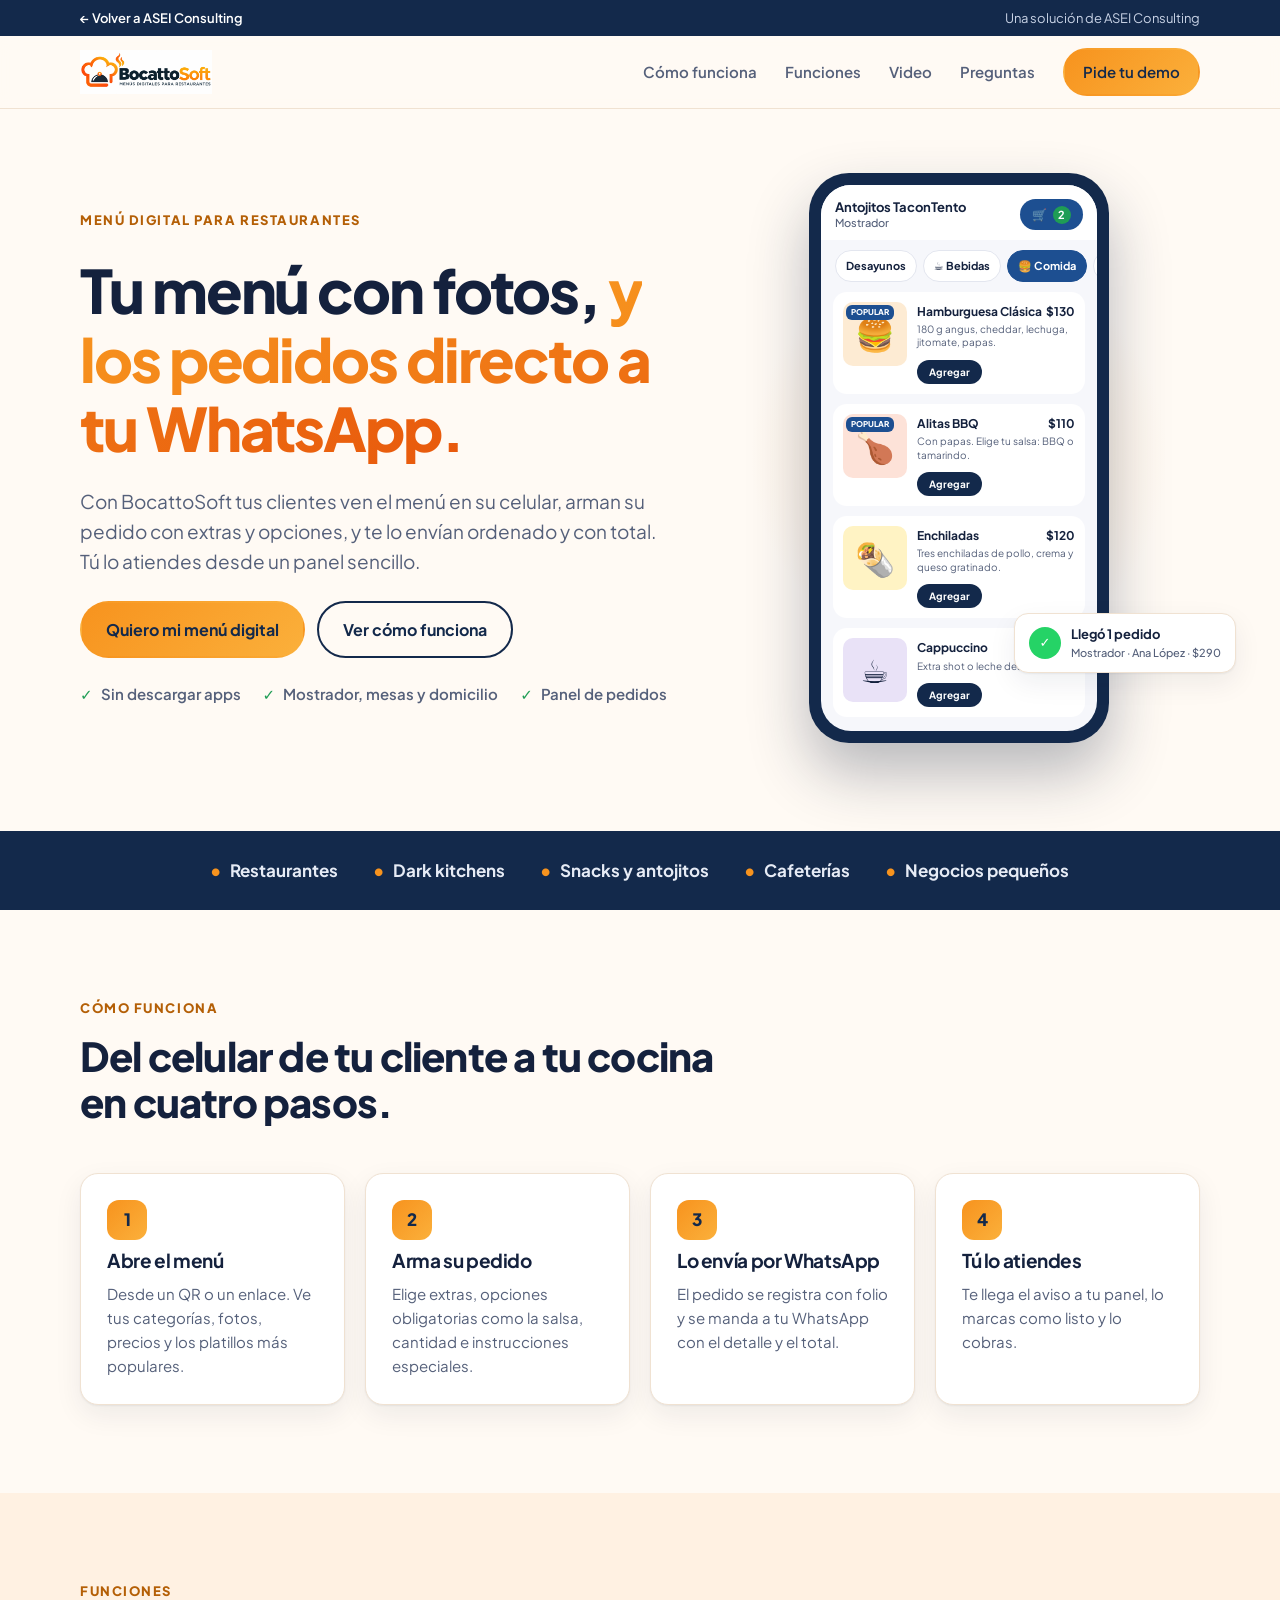
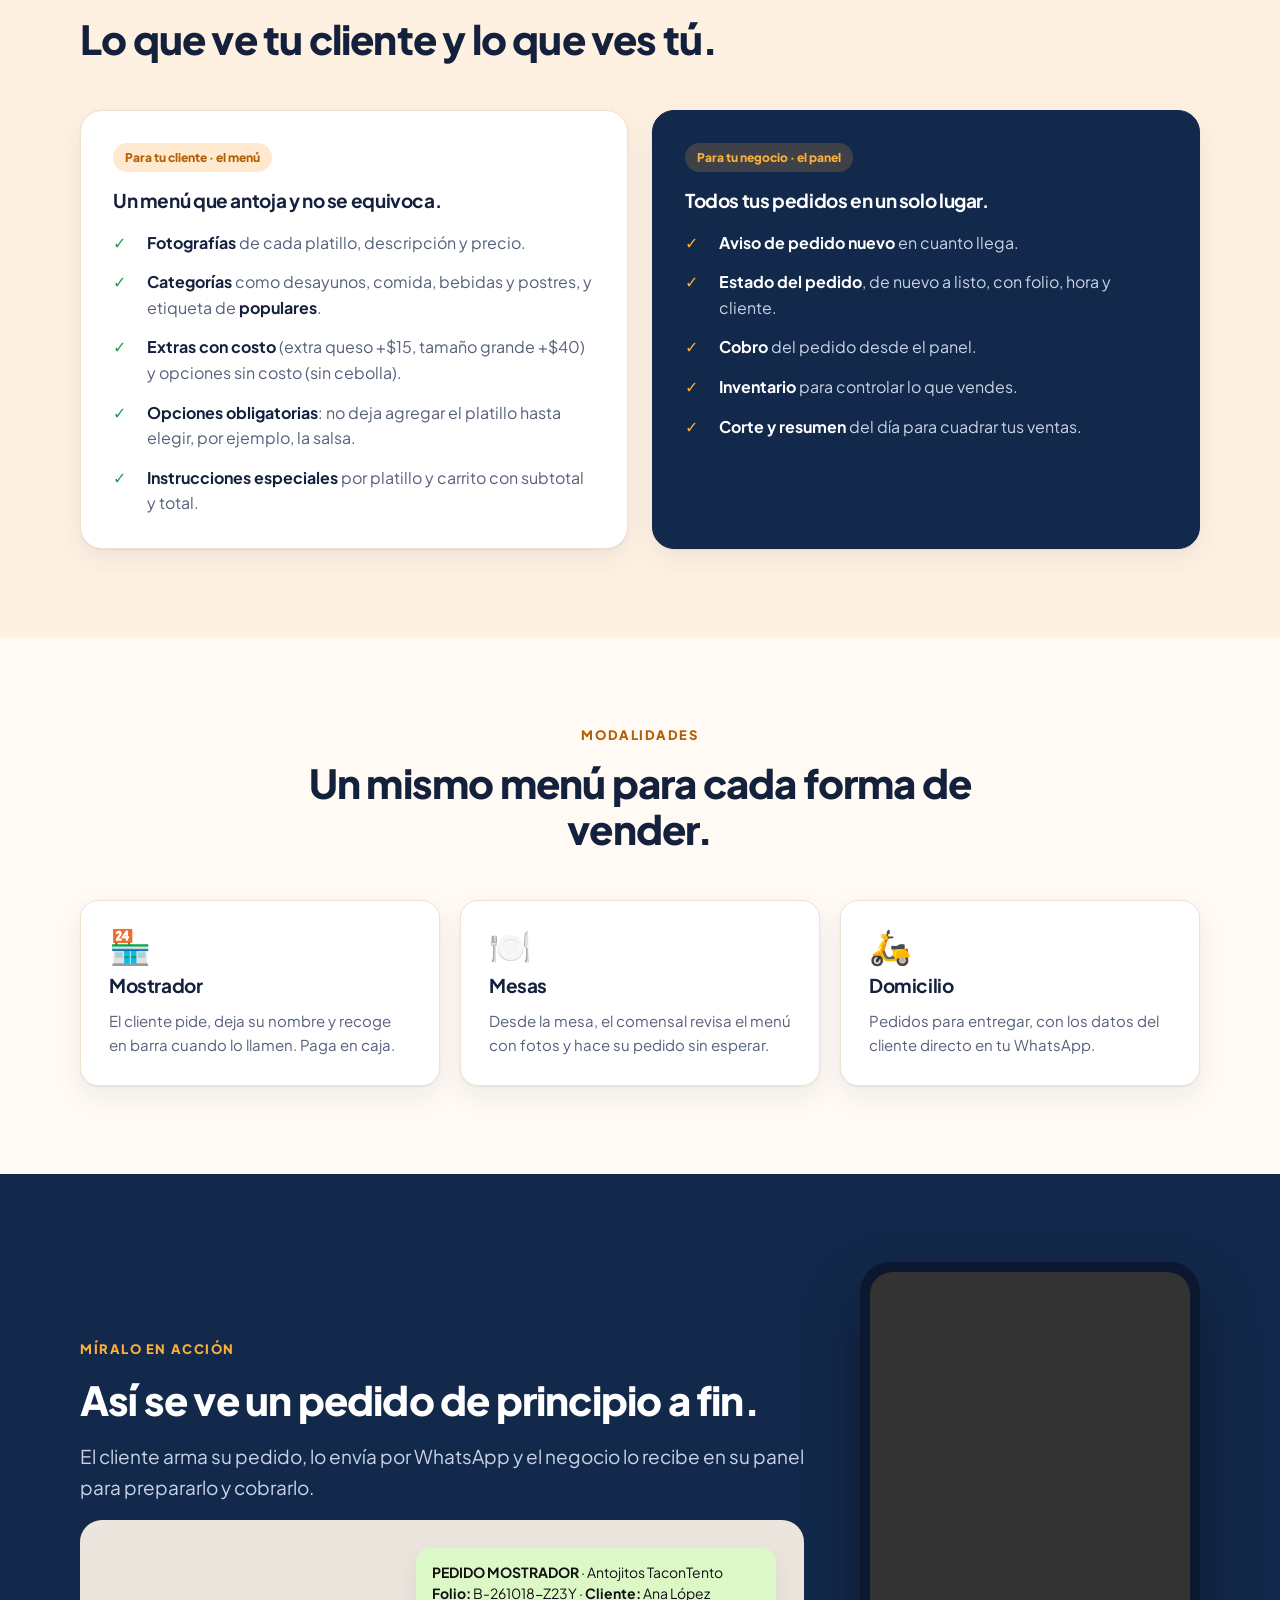
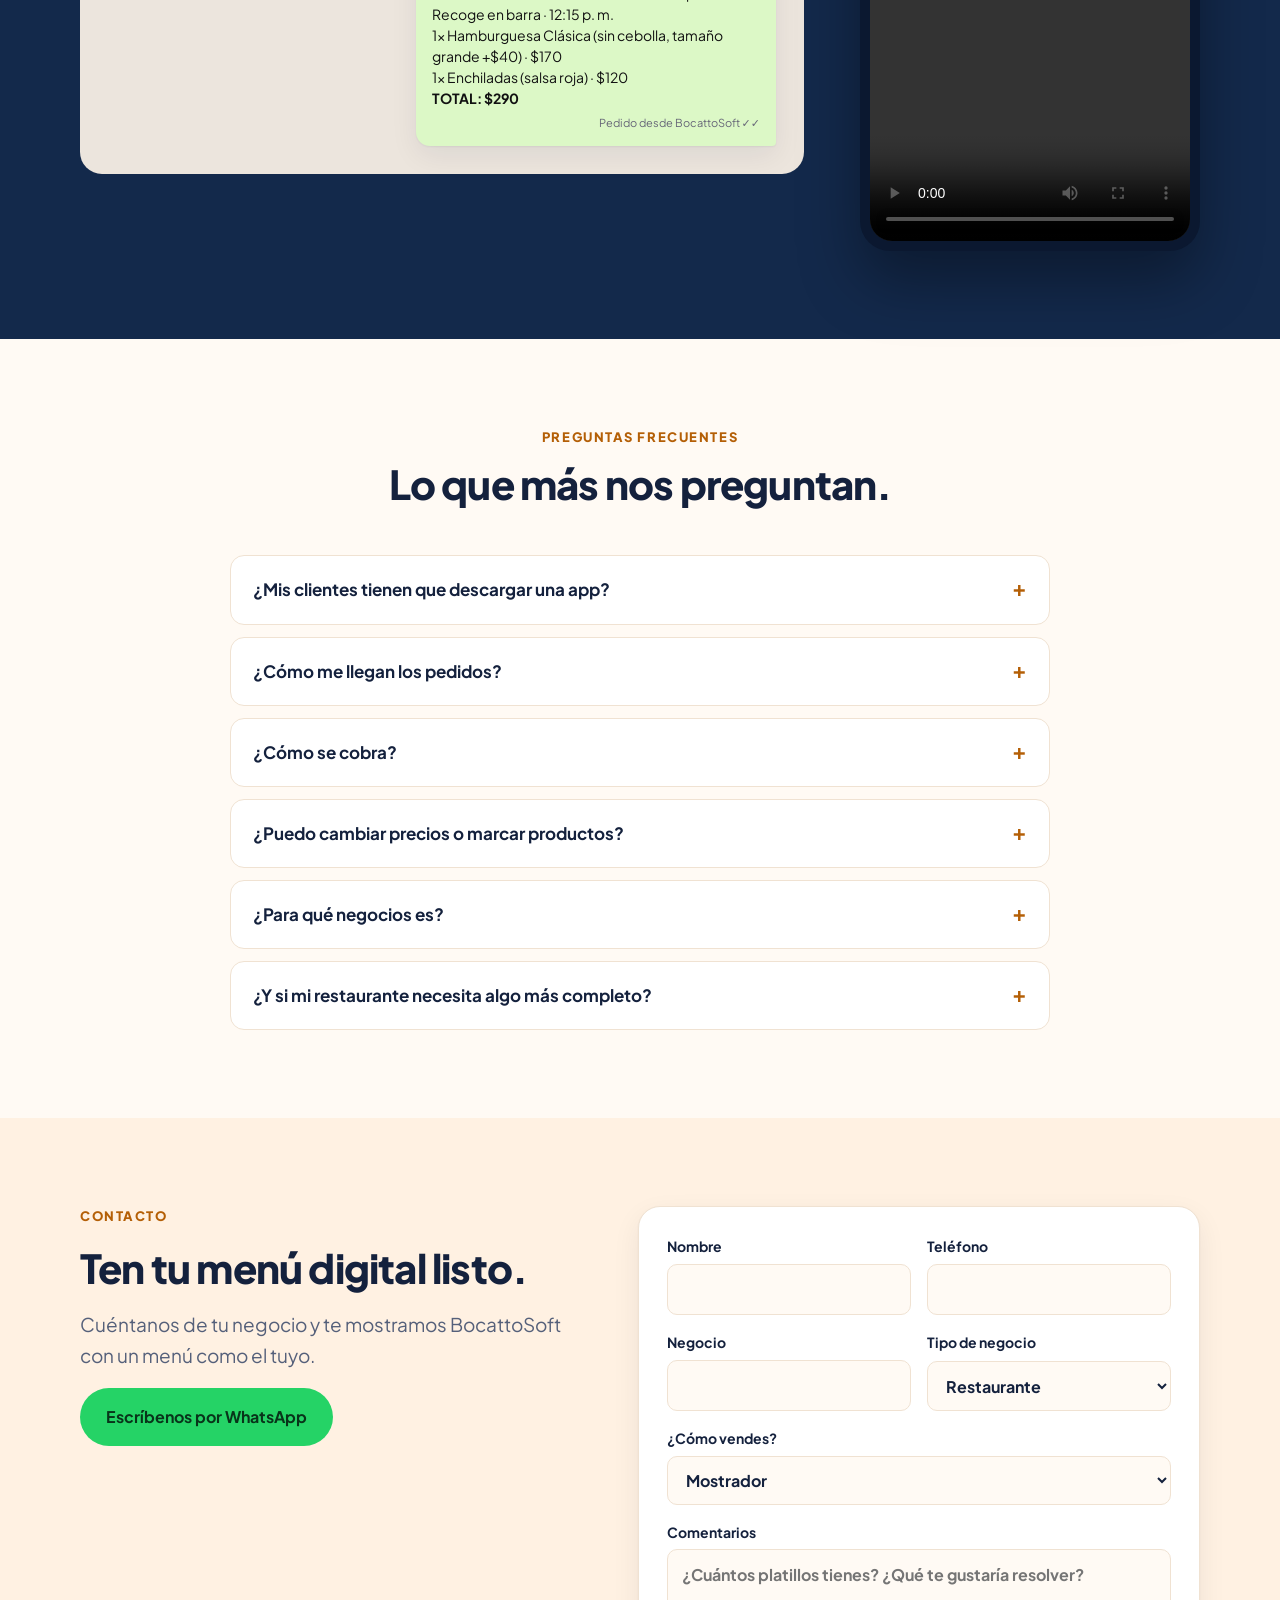
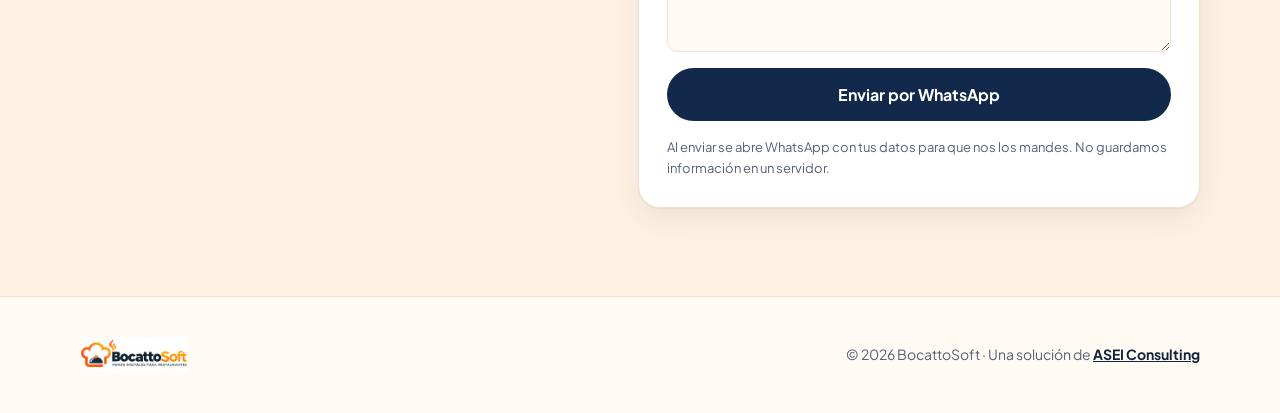
==== bocattosoft.html @ 2407b8bb "Add files via upload" ====
<!doctype html>
<html lang="es-MX">
<head>
<meta charset="utf-8">
<meta name="viewport" content="width=device-width, initial-scale=1">
<title>BocattoSoft · Menú digital para restaurantes</title>
<meta name="description" content="BocattoSoft es el menú digital con fotos para restaurantes, dark kitchens y snacks: tus clientes piden desde el celular y el pedido te llega por WhatsApp y a tu panel.">
<link rel="icon" type="image/webp" href="logo_bocatto_soft.webp">
<link rel="preconnect" href="https://fonts.googleapis.com">
<link rel="preconnect" href="https://fonts.gstatic.com" crossorigin>
<link href="https://fonts.googleapis.com/css2?family=Plus+Jakarta+Sans:wght@400;500;600;700;800&display=swap" rel="stylesheet">
<style>
:root {
  --bg: #fffaf4;
  --bg-alt: #fff1e2;
  --surface: #ffffff;
  --ink: #14213d;
  --ink-soft: #55607a;
  --line: #f0e2d2;
  --navy: #13294b;
  --blue: #1d4f91;
  --accent: #f7931e;
  --accent-2: #fbb03b;
  --accent-ink: #b45f06;
  --accent-bg: #ffe9cf;
  --wa: #25d366;
  --ok: #1f9d55;
  --radius: 18px;
  --shadow: 0 1px 2px rgba(20,33,61,.06), 0 10px 28px rgba(20,33,61,.07);
}
* { box-sizing: border-box; }
html { scroll-behavior: smooth; }
body {
  margin: 0; background: var(--bg); color: var(--ink);
  font-family: "Plus Jakarta Sans", system-ui, -apple-system, "Segoe UI", sans-serif;
  font-size: 17px; line-height: 1.6; -webkit-font-smoothing: antialiased;
}
img, video { max-width: 100%; display: block; }
a { color: inherit; }
.wrap { max-width: 1160px; margin: 0 auto; padding: 0 20px; }
h1, h2, h3 { line-height: 1.15; margin: 0; letter-spacing: -0.02em; }
h2 { font-size: clamp(28px, 4vw, 40px); font-weight: 800; }
h3 { font-size: 19px; font-weight: 700; }
p { margin: 0; }
.eyebrow { font-size: 13px; font-weight: 800; letter-spacing: .12em; text-transform: uppercase; color: var(--accent-ink); }
.lead { color: var(--ink-soft); font-size: 19px; }
section { padding: 88px 0; }
.section-head { max-width: 680px; margin-bottom: 48px; display: grid; gap: 14px; }
.section-head.center { margin-left: auto; margin-right: auto; text-align: center; }

.btn {
  display: inline-flex; align-items: center; justify-content: center; gap: 8px;
  padding: 14px 24px; border-radius: 999px; font-weight: 700; font-size: 16px;
  text-decoration: none; border: 2px solid transparent; cursor: pointer; transition: transform .15s, filter .15s;
  font-family: inherit;
}
.btn:hover { transform: translateY(-1px); filter: brightness(1.05); }
.btn-primary { background: linear-gradient(135deg, var(--accent), var(--accent-2)); color: var(--navy); }
.btn-navy { background: var(--navy); color: #fff; }
.btn-ghost { border-color: var(--navy); color: var(--navy); background: transparent; }
.btn-wa { background: var(--wa); color: #08341a; }

/* Franja ASEI */
.asei-bar { background: var(--navy); color: #c9d3e6; font-size: 13px; }
.asei-bar .wrap { display: flex; justify-content: space-between; align-items: center; gap: 12px; height: 36px; }
.asei-bar a { color: #fff; text-decoration: none; font-weight: 600; }
.asei-bar a:hover { color: var(--accent-2); }

/* Encabezado */
header.top { position: sticky; top: 0; z-index: 20; background: rgba(255,250,244,.92); backdrop-filter: blur(10px); border-bottom: 1px solid var(--line); }
.top .wrap { display: flex; align-items: center; justify-content: space-between; height: 72px; gap: 16px; }
.top .logo img { height: 44px; width: auto; }
.top nav { display: flex; gap: 28px; align-items: center; }
.top nav a { text-decoration: none; font-weight: 600; font-size: 15px; color: var(--ink-soft); }
.top nav a:hover { color: var(--ink); }
.top nav .btn { padding: 10px 18px; font-size: 15px; color: var(--navy); }
.menu-btn { display: none; background: none; border: 0; padding: 8px; cursor: pointer; color: var(--ink); }

/* Hero */
.hero { padding: 64px 0 88px; overflow: hidden; }
.hero .wrap { display: grid; grid-template-columns: 1.1fr .9fr; gap: 48px; align-items: center; }
.hero h1 { font-size: clamp(38px, 5.4vw, 60px); font-weight: 800; letter-spacing: -0.035em; }
.hero h1 em { font-style: normal; background: linear-gradient(135deg, var(--accent), #e8590c); -webkit-background-clip: text; background-clip: text; color: transparent; }
.hero .copy { display: grid; gap: 24px; }
.ctas { display: flex; gap: 12px; flex-wrap: wrap; }
.checks { display: flex; flex-wrap: wrap; gap: 10px 22px; list-style: none; padding: 0; margin: 0; color: var(--ink-soft); font-size: 15px; font-weight: 600; }
.checks li::before { content: "✓"; color: var(--ok); font-weight: 800; margin-right: 8px; }

/* Teléfono */
.phone-stage { position: relative; display: grid; place-items: center; }
.phone-stage::before { content: ""; position: absolute; width: 420px; height: 420px; border-radius: 50%; background: radial-gradient(circle, var(--accent-bg), transparent 70%); }
.phone { position: relative; width: 300px; background: var(--navy); border-radius: 40px; padding: 12px; box-shadow: 0 30px 60px rgba(20,33,61,.3); }
.screen { background: #f6f7fb; border-radius: 30px; overflow: hidden; }
.scr-head { background: #fff; padding: 14px 14px 10px; display: flex; justify-content: space-between; align-items: center; }
.scr-head b { font-size: 13px; line-height: 1.2; }
.scr-head small { display: block; color: var(--ink-soft); font-size: 11px; font-weight: 500; }
.cart { background: var(--blue); color: #fff; border-radius: 999px; padding: 6px 12px; font-size: 12px; font-weight: 700; display: flex; gap: 6px; align-items: center; }
.cart i { font-style: normal; background: var(--ok); border-radius: 50%; width: 18px; height: 18px; display: grid; place-items: center; font-size: 11px; }
.chips { display: flex; gap: 6px; padding: 10px 14px; overflow: hidden; }
.chips span { font-size: 11px; font-weight: 700; padding: 6px 10px; border-radius: 999px; background: #fff; border: 1px solid #e3e6ef; white-space: nowrap; }
.chips span.on { background: var(--blue); color: #fff; border-color: var(--blue); }
.dish { background: #fff; margin: 0 12px 10px; border-radius: 14px; padding: 10px; display: grid; grid-template-columns: 64px 1fr; gap: 10px; }
.dish .ph { width: 64px; height: 64px; border-radius: 10px; display: grid; place-items: center; font-size: 32px; position: relative; }
.dish .ph em { position: absolute; top: 3px; left: 3px; font-style: normal; font-size: 8px; font-weight: 800; background: var(--blue); color: #fff; padding: 1px 5px; border-radius: 6px; }
.dish b { font-size: 12px; display: flex; justify-content: space-between; }
.dish p { font-size: 10px; color: var(--ink-soft); line-height: 1.35; margin: 2px 0 6px; }
.dish .add { display: inline-block; background: var(--navy); color: #fff; font-size: 10px; font-weight: 700; padding: 4px 12px; border-radius: 999px; }
.toast { position: absolute; right: -36px; bottom: 70px; background: #fff; border-radius: 14px; padding: 10px 14px; box-shadow: var(--shadow); font-size: 13px; font-weight: 700; display: flex; gap: 10px; align-items: center; border: 1px solid var(--line); }
.toast .dot { width: 32px; height: 32px; border-radius: 50%; background: var(--wa); display: grid; place-items: center; color: #fff; }
.toast small { display: block; color: var(--ink-soft); font-weight: 500; font-size: 11px; }

/* Ideal para */
.biz { background: var(--navy); color: #e6ebf5; padding: 26px 0; }
.biz .wrap { display: flex; flex-wrap: wrap; gap: 12px 36px; justify-content: center; font-weight: 700; }
.biz span::before { content: "●"; color: var(--accent); margin-right: 10px; font-size: 10px; vertical-align: middle; }

/* Pasos */
.steps { display: grid; grid-template-columns: repeat(4, 1fr); gap: 20px; counter-reset: s; }
.step { background: var(--surface); border: 1px solid var(--line); border-radius: var(--radius); padding: 26px; display: grid; gap: 10px; align-content: start; box-shadow: var(--shadow); }
.step::before { counter-increment: s; content: counter(s); width: 40px; height: 40px; border-radius: 12px; display: grid; place-items: center; font-weight: 800; background: linear-gradient(135deg, var(--accent), var(--accent-2)); color: var(--navy); }
.step p { color: var(--ink-soft); font-size: 15px; }

/* Funciones */
#funciones { background: var(--bg-alt); }
.split { display: grid; grid-template-columns: 1fr 1fr; gap: 24px; }
.panel { background: var(--surface); border: 1px solid var(--line); border-radius: 22px; padding: 32px; display: grid; gap: 18px; align-content: start; box-shadow: var(--shadow); }
.panel .tag { justify-self: start; font-size: 12px; font-weight: 800; padding: 5px 12px; border-radius: 999px; background: var(--accent-bg); color: var(--accent-ink); }
.panel.dark { background: var(--navy); color: #fff; border-color: var(--navy); }
.panel.dark .tag { background: rgba(251,176,59,.18); color: var(--accent-2); }
.panel.dark li { color: #c9d3e6; }
.panel.dark li b { color: #fff; }
.panel ul { list-style: none; padding: 0; margin: 0; display: grid; gap: 14px; }
.panel li { display: grid; grid-template-columns: 24px 1fr; gap: 10px; color: var(--ink-soft); font-size: 16px; }
.panel li::before { content: "✓"; color: var(--ok); font-weight: 800; }
.panel.dark li::before { color: var(--accent-2); }
.panel li b { color: var(--ink); }

/* Modalidades */
.modes { display: grid; grid-template-columns: repeat(3, 1fr); gap: 20px; }
.mode { background: var(--surface); border: 1px solid var(--line); border-radius: var(--radius); padding: 28px; display: grid; gap: 12px; box-shadow: var(--shadow); }
.mode .ico { font-size: 34px; line-height: 1; }
.mode p { color: var(--ink-soft); font-size: 15px; }

/* Video */
#video { background: var(--navy); color: #fff; }
#video .eyebrow { color: var(--accent-2); }
#video .lead { color: #c9d3e6; }
.video-grid { display: grid; grid-template-columns: 1fr 340px; gap: 56px; align-items: center; }
.video-grid .f-copy { display: grid; gap: 18px; }
.video-frame { background: #0b1830; border-radius: 30px; padding: 10px; box-shadow: 0 30px 60px rgba(0,0,0,.35); }
.video-frame video { width: 100%; border-radius: 22px; aspect-ratio: 9 / 16; object-fit: cover; background: #000; }

/* WhatsApp ejemplo */
.wa-msg { background: #dcf8c6; color: #111; border-radius: 14px 14px 4px 14px; padding: 14px 16px; font-size: 14px; line-height: 1.5; max-width: 360px; box-shadow: var(--shadow); }
.wa-msg small { display: block; text-align: right; color: #667; font-size: 11px; margin-top: 6px; }
.wa-wrap { background: #ece5dd; border-radius: 22px; padding: 28px; display: grid; justify-items: end; }

/* Preguntas */
.faq { max-width: 820px; margin: 0 auto; display: grid; gap: 12px; }
.faq details { background: var(--surface); border: 1px solid var(--line); border-radius: 14px; padding: 0 22px; }
.faq summary { cursor: pointer; list-style: none; padding: 20px 0; font-weight: 700; display: flex; justify-content: space-between; gap: 16px; }
.faq summary::-webkit-details-marker { display: none; }
.faq summary::after { content: "+"; font-size: 22px; line-height: 1; color: var(--accent-ink); }
.faq details[open] summary::after { content: "−"; }
.faq details p { padding-bottom: 20px; color: var(--ink-soft); }

/* Contacto */
#contacto { background: var(--bg-alt); }
.contact { display: grid; grid-template-columns: 1fr 1.1fr; gap: 48px; align-items: start; }
.contact .f-copy { display: grid; gap: 18px; }
.contact .f-copy .btn { justify-self: start; }
form.lead-form { background: var(--surface); border: 1px solid var(--line); border-radius: 22px; padding: 28px; display: grid; gap: 16px; box-shadow: var(--shadow); }
.lead-form .two { display: grid; grid-template-columns: 1fr 1fr; gap: 16px; }
.lead-form label { display: grid; gap: 6px; font-size: 14px; font-weight: 700; }
.lead-form input, .lead-form select, .lead-form textarea { font: inherit; font-size: 16px; padding: 12px 14px; border-radius: 10px; border: 1px solid var(--line); background: var(--bg); color: var(--ink); width: 100%; }
.lead-form input:focus, .lead-form select:focus, .lead-form textarea:focus { outline: none; border-color: var(--accent); box-shadow: 0 0 0 3px var(--accent-bg); }
.lead-form .fine { font-size: 13px; color: var(--ink-soft); }

footer { padding: 40px 0; border-top: 1px solid var(--line); }
footer .wrap { display: flex; justify-content: space-between; align-items: center; gap: 16px; flex-wrap: wrap; color: var(--ink-soft); font-size: 14px; }
footer img { height: 36px; width: auto; }
footer a { color: var(--ink); font-weight: 700; }

@media (max-width: 960px) {
  .hero .wrap, .split, .contact, .video-grid { grid-template-columns: 1fr; gap: 40px; }
  .steps { grid-template-columns: 1fr 1fr; }
  .modes { grid-template-columns: 1fr; }
  .video-frame { max-width: 340px; margin: 0 auto; }
  .toast { right: 0; }
}
@media (max-width: 760px) {
  body { font-size: 16px; }
  section { padding: 64px 0; }
  .wrap { padding: 0 16px; }
  .asei-bar span { display: none; }
  .top nav { display: none; position: absolute; top: 72px; left: 0; right: 0; background: var(--bg); border-bottom: 1px solid var(--line); flex-direction: column; align-items: stretch; padding: 12px 16px 20px; gap: 4px; }
  .top nav.open { display: flex; }
  .top nav a { padding: 10px 0; font-size: 17px; }
  .menu-btn { display: block; }
  .top .logo img { height: 38px; }
  .steps, .lead-form .two { grid-template-columns: 1fr; }
  .hero { padding: 40px 0 64px; }
  .phone { width: 270px; }
  .phone-stage::before { width: 300px; height: 300px; }
  .toast { bottom: -18px; right: 50%; transform: translateX(50%); white-space: nowrap; }
  .panel { padding: 24px; }
}
</style>
</head>
<body>

<div class="asei-bar">
  <div class="wrap">
    <a href="index.html#soluciones">← Volver a ASEI Consulting</a>
    <span>Una solución de ASEI Consulting</span>
  </div>
</div>

<header class="top">
  <div class="wrap">
    <a class="logo" href="#" aria-label="BocattoSoft, inicio"><img src="logo_bocatto_soft.webp" alt="BocattoSoft · Menús digitales para restaurantes"></a>
    <nav id="nav">
      <a href="#como-funciona">Cómo funciona</a>
      <a href="#funciones">Funciones</a>
      <a href="#video">Video</a>
      <a href="#preguntas">Preguntas</a>
      <a href="#contacto" class="btn btn-primary">Pide tu demo</a>
    </nav>
    <button class="menu-btn" aria-label="Abrir menú" aria-expanded="false" aria-controls="nav" onclick="var n=document.getElementById('nav');var o=n.classList.toggle('open');this.setAttribute('aria-expanded',o)">
      <svg width="26" height="26" viewBox="0 0 24 24" fill="none" stroke="currentColor" stroke-width="2" stroke-linecap="round"><path d="M4 7h16M4 12h16M4 17h16"/></svg>
    </button>
  </div>
</header>

<main>
<section class="hero">
  <div class="wrap">
    <div class="copy">
      <span class="eyebrow">Menú digital para restaurantes</span>
      <h1>Tu menú con fotos, <em>y los pedidos directo a tu WhatsApp.</em></h1>
      <p class="lead">Con BocattoSoft tus clientes ven el menú en su celular, arman su pedido con extras y opciones, y te lo envían ordenado y con total. Tú lo atiendes desde un panel sencillo.</p>
      <div class="ctas">
        <a href="#contacto" class="btn btn-primary">Quiero mi menú digital</a>
        <a href="#video" class="btn btn-ghost">Ver cómo funciona</a>
      </div>
      <ul class="checks">
        <li>Sin descargar apps</li>
        <li>Mostrador, mesas y domicilio</li>
        <li>Panel de pedidos</li>
      </ul>
    </div>

    <div class="phone-stage" aria-hidden="true">
      <div class="phone">
        <div class="screen">
          <div class="scr-head"><b>Antojitos TaconTento<small>Mostrador</small></b><span class="cart">🛒 <i>2</i></span></div>
          <div class="chips"><span>Desayunos</span><span>☕ Bebidas</span><span class="on">🍔 Comida</span><span>🍰 Postres</span></div>
          <div class="dish"><div class="ph" style="background:#fdebd3"><em>POPULAR</em>🍔</div><div><b>Hamburguesa Clásica <span>$130</span></b><p>180 g angus, cheddar, lechuga, jitomate, papas.</p><span class="add">Agregar</span></div></div>
          <div class="dish"><div class="ph" style="background:#fde2d8"><em>POPULAR</em>🍗</div><div><b>Alitas BBQ <span>$110</span></b><p>Con papas. Elige tu salsa: BBQ o tamarindo.</p><span class="add">Agregar</span></div></div>
          <div class="dish"><div class="ph" style="background:#fff3c4">🌯</div><div><b>Enchiladas <span>$120</span></b><p>Tres enchiladas de pollo, crema y queso gratinado.</p><span class="add">Agregar</span></div></div>
          <div class="dish" style="margin-bottom:14px"><div class="ph" style="background:#e9e2f7">☕</div><div><b>Cappuccino <span>$55</span></b><p>Extra shot o leche deslactosada.</p><span class="add">Agregar</span></div></div>
        </div>
      </div>
      <div class="toast"><span class="dot">✓</span><span>Llegó 1 pedido<small>Mostrador · Ana López · $290</small></span></div>
    </div>
  </div>
</section>

<div class="biz">
  <div class="wrap">
    <span>Restaurantes</span><span>Dark kitchens</span><span>Snacks y antojitos</span><span>Cafeterías</span><span>Negocios pequeños</span>
  </div>
</div>

<!-- Cómo funciona -->
<section id="como-funciona">
  <div class="wrap">
    <div class="section-head">
      <span class="eyebrow">Cómo funciona</span>
      <h2>Del celular de tu cliente a tu cocina en cuatro pasos.</h2>
    </div>
    <div class="steps">
      <div class="step"><h3>Abre el menú</h3><p>Desde un QR o un enlace. Ve tus categorías, fotos, precios y los platillos más populares.</p></div>
      <div class="step"><h3>Arma su pedido</h3><p>Elige extras, opciones obligatorias como la salsa, cantidad e instrucciones especiales.</p></div>
      <div class="step"><h3>Lo envía por WhatsApp</h3><p>El pedido se registra con folio y se manda a tu WhatsApp con el detalle y el total.</p></div>
      <div class="step"><h3>Tú lo atiendes</h3><p>Te llega el aviso a tu panel, lo marcas como listo y lo cobras.</p></div>
    </div>
  </div>
</section>

<!-- Funciones -->
<section id="funciones">
  <div class="wrap">
    <div class="section-head">
      <span class="eyebrow">Funciones</span>
      <h2>Lo que ve tu cliente y lo que ves tú.</h2>
    </div>
    <div class="split">
      <article class="panel">
        <span class="tag">Para tu cliente · el menú</span>
        <h3>Un menú que antoja y no se equivoca.</h3>
        <ul>
          <li><span><b>Fotografías</b> de cada platillo, descripción y precio.</span></li>
          <li><span><b>Categorías</b> como desayunos, comida, bebidas y postres, y etiqueta de <b>populares</b>.</span></li>
          <li><span><b>Extras con costo</b> (extra queso +$15, tamaño grande +$40) y opciones sin costo (sin cebolla).</span></li>
          <li><span><b>Opciones obligatorias</b>: no deja agregar el platillo hasta elegir, por ejemplo, la salsa.</span></li>
          <li><span><b>Instrucciones especiales</b> por platillo y carrito con subtotal y total.</span></li>
        </ul>
      </article>
      <article class="panel dark">
        <span class="tag">Para tu negocio · el panel</span>
        <h3>Todos tus pedidos en un solo lugar.</h3>
        <ul>
          <li><span><b>Aviso de pedido nuevo</b> en cuanto llega.</span></li>
          <li><span><b>Estado del pedido</b>, de nuevo a listo, con folio, hora y cliente.</span></li>
          <li><span><b>Cobro</b> del pedido desde el panel.</span></li>
          <li><span><b>Inventario</b> para controlar lo que vendes.</span></li>
          <li><span><b>Corte y resumen</b> del día para cuadrar tus ventas.</span></li>
        </ul>
      </article>
    </div>
  </div>
</section>

<!-- Modalidades -->
<section>
  <div class="wrap">
    <div class="section-head center">
      <span class="eyebrow">Modalidades</span>
      <h2>Un mismo menú para cada forma de vender.</h2>
    </div>
    <div class="modes">
      <article class="mode"><span class="ico">🏪</span><h3>Mostrador</h3><p>El cliente pide, deja su nombre y recoge en barra cuando lo llamen. Paga en caja.</p></article>
      <article class="mode"><span class="ico">🍽️</span><h3>Mesas</h3><p>Desde la mesa, el comensal revisa el menú con fotos y hace su pedido sin esperar.</p></article>
      <article class="mode"><span class="ico">🛵</span><h3>Domicilio</h3><p>Pedidos para entregar, con los datos del cliente directo en tu WhatsApp.</p></article>
    </div>
  </div>
</section>

<!-- Video -->
<section id="video">
  <div class="wrap video-grid">
    <div class="f-copy">
      <span class="eyebrow">Míralo en acción</span>
      <h2>Así se ve un pedido de principio a fin.</h2>
      <p class="lead">El cliente arma su pedido, lo envía por WhatsApp y el negocio lo recibe en su panel para prepararlo y cobrarlo.</p>
      <div class="wa-wrap" aria-label="Ejemplo de mensaje de pedido">
        <div class="wa-msg">
          <b>PEDIDO MOSTRADOR</b> · Antojitos TaconTento<br>
          <b>Folio:</b> B-261018-Z23Y · <b>Cliente:</b> Ana López<br>
          Recoge en barra · 12:15 p. m.<br>
          1x Hamburguesa Clásica (sin cebolla, tamaño grande +$40) · $170<br>
          1x Enchiladas (salsa roja) · $120<br>
          <b>TOTAL: $290</b>
          <small>Pedido desde BocattoSoft ✓✓</small>
        </div>
      </div>
    </div>
    <div class="video-frame">
      <video src="video_bocatto.mp4" controls playsinline preload="metadata"></video>
    </div>
  </div>
</section>

<!-- Preguntas -->
<section id="preguntas">
  <div class="wrap">
    <div class="section-head center">
      <span class="eyebrow">Preguntas frecuentes</span>
      <h2>Lo que más nos preguntan.</h2>
    </div>
    <div class="faq">
      <details>
        <summary>¿Mis clientes tienen que descargar una app?</summary>
        <p>No. El menú se abre en el navegador del celular desde un código QR o un enlace que puedes compartir en tus redes.</p>
      </details>
      <details>
        <summary>¿Cómo me llegan los pedidos?</summary>
        <p>Cada pedido se registra con folio y el cliente lo envía a tu WhatsApp con todo el detalle y el total. Además aparece en tu panel con un aviso de pedido nuevo.</p>
      </details>
      <details>
        <summary>¿Cómo se cobra?</summary>
        <p>El pago se hace en tu negocio, en caja o al entregar. Desde el panel registras el cobro de cada pedido.</p>
      </details>
      <details>
        <summary>¿Puedo cambiar precios o marcar productos?</summary>
        <p>El menú se arma con tus platillos, fotos, precios, extras y opciones. En la demo te mostramos cómo se actualiza y el alcance de la versión vigente.</p>
      </details>
      <details>
        <summary>¿Para qué negocios es?</summary>
        <p>Está pensado para restaurantes, dark kitchens, snacks, cafeterías y negocios pequeños que quieren vender por WhatsApp de forma ordenada.</p>
      </details>
      <details>
        <summary>¿Y si mi restaurante necesita algo más completo?</summary>
        <p>Si manejas mesas, comandas a cocina, inventario con recetas y varias sucursales, conoce <a href="novapos.html">NovaPOS Restaurant</a>, nuestro punto de venta completo.</p>
      </details>
    </div>
  </div>
</section>

<!-- Contacto -->
<section id="contacto">
  <div class="wrap contact">
    <div class="f-copy">
      <span class="eyebrow">Contacto</span>
      <h2>Ten tu menú digital listo.</h2>
      <p class="lead">Cuéntanos de tu negocio y te mostramos BocattoSoft con un menú como el tuyo.</p>
      <a class="btn btn-wa" id="wa" href="https://wa.me/525539748069" target="_blank" rel="noopener">Escríbenos por WhatsApp</a>
    </div>
    <form class="lead-form" id="leadForm">
      <div class="two">
        <label>Nombre<input name="nombre" required autocomplete="name"></label>
        <label>Teléfono<input name="telefono" type="tel" required autocomplete="tel"></label>
      </div>
      <div class="two">
        <label>Negocio<input name="negocio" required autocomplete="organization"></label>
        <label>Tipo de negocio
          <select name="tipo">
            <option>Restaurante</option><option>Dark kitchen</option><option>Snacks y antojitos</option><option>Cafetería</option><option>Otro</option>
          </select>
        </label>
      </div>
      <label>¿Cómo vendes?
        <select name="modalidad">
          <option>Mostrador</option><option>Mesas</option><option>Domicilio</option><option>Varias de las anteriores</option>
        </select>
      </label>
      <label>Comentarios<textarea name="comentarios" rows="3" placeholder="¿Cuántos platillos tienes? ¿Qué te gustaría resolver?"></textarea></label>
      <button class="btn btn-navy" type="submit">Enviar por WhatsApp</button>
      <p class="fine">Al enviar se abre WhatsApp con tus datos para que nos los mandes. No guardamos información en un servidor.</p>
    </form>
  </div>
</section>
</main>

<footer>
  <div class="wrap">
    <img src="logo_bocatto_soft.webp" alt="BocattoSoft">
    <span>© <span id="year">2026</span> BocattoSoft · Una solución de <a href="index.html">ASEI Consulting</a></span>
  </div>
</footer>

<script>
  document.getElementById('year').textContent = new Date().getFullYear();
  document.querySelectorAll('#nav a').forEach(function (a) {
    a.addEventListener('click', function () { document.getElementById('nav').classList.remove('open'); });
  });
  document.getElementById('leadForm').addEventListener('submit', function (e) {
    e.preventDefault();
    var d = new FormData(e.target);
    var texto = 'Hola, quiero una demo de BocattoSoft (menú digital).\n' +
      'Nombre: ' + d.get('nombre') + '\n' +
      'Teléfono: ' + d.get('telefono') + '\n' +
      'Negocio: ' + d.get('negocio') + ' (' + d.get('tipo') + ')\n' +
      'Vendo por: ' + d.get('modalidad') +
      (d.get('comentarios') ? '\nComentarios: ' + d.get('comentarios') : '');
    var base = document.getElementById('wa').href.split('?')[0];
    window.open(base + '?text=' + encodeURIComponent(texto), '_blank', 'noopener');
  });
</script>
</body>
</html>
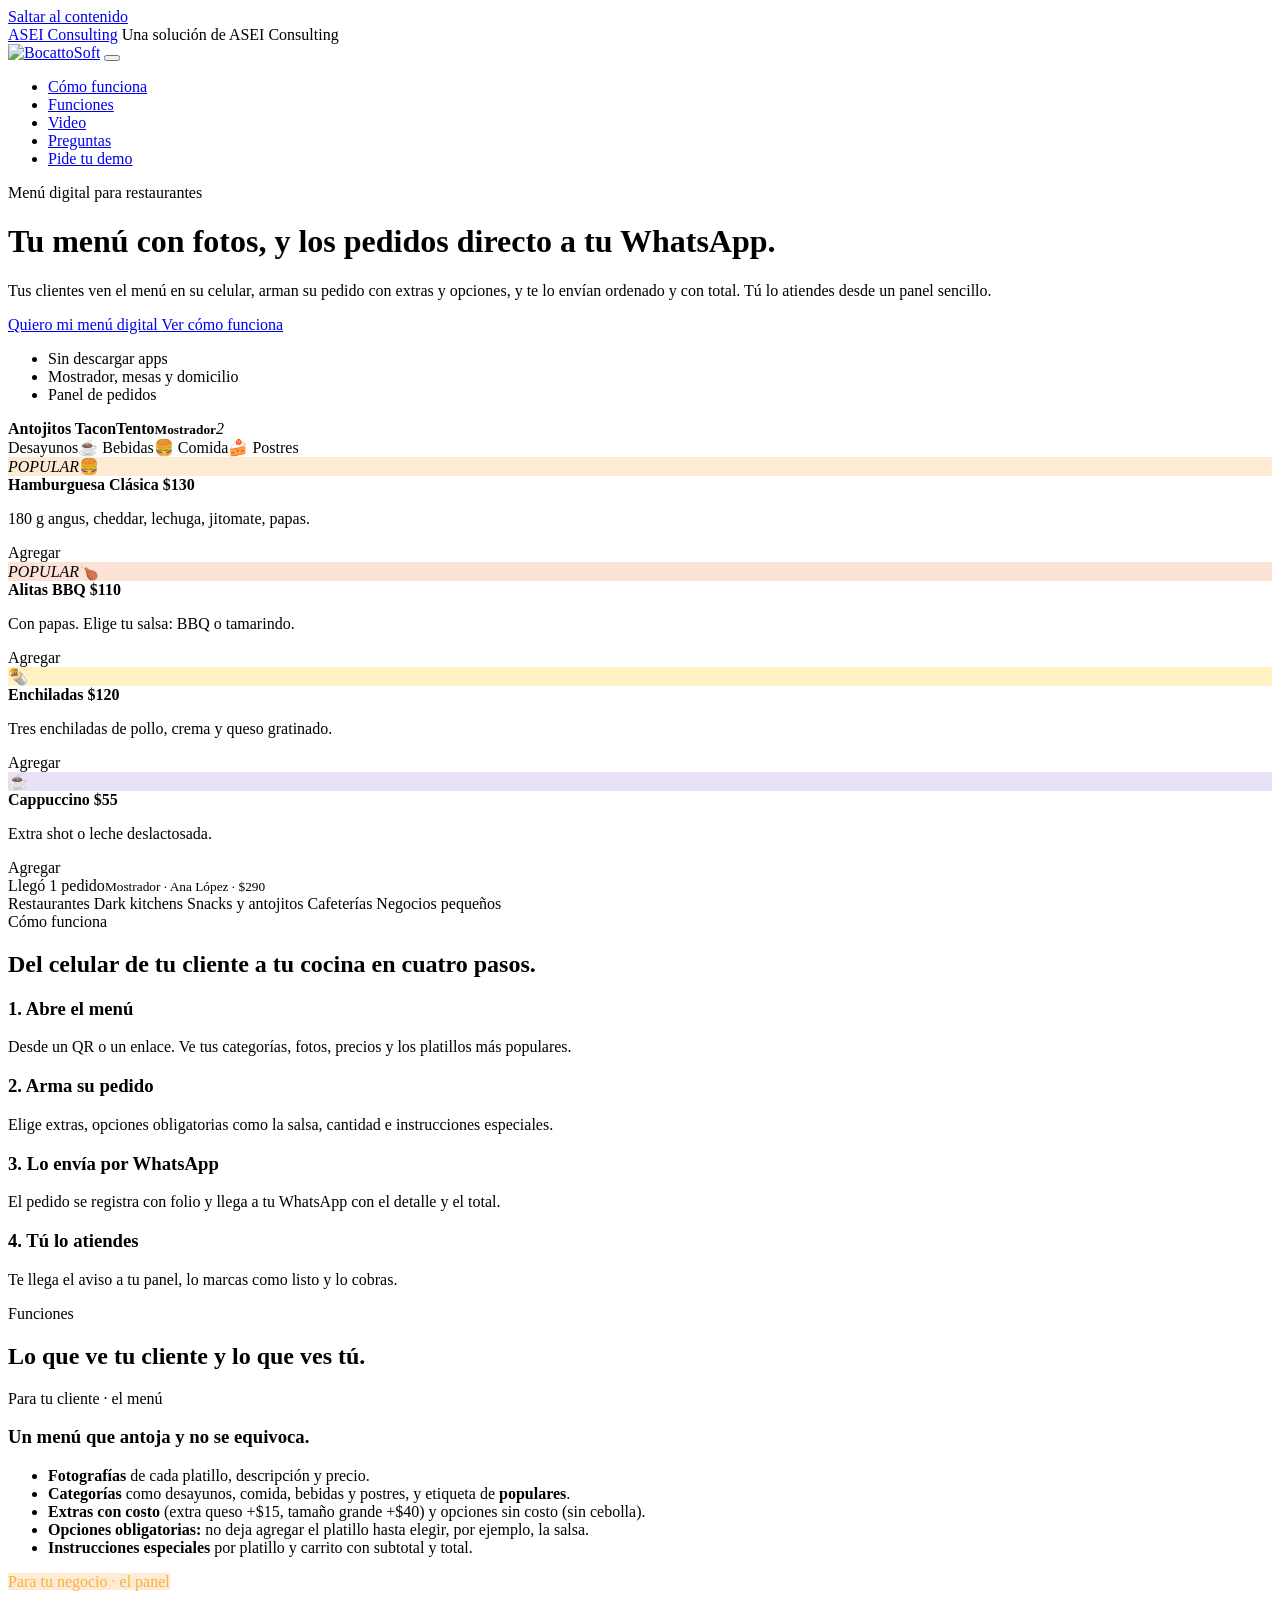
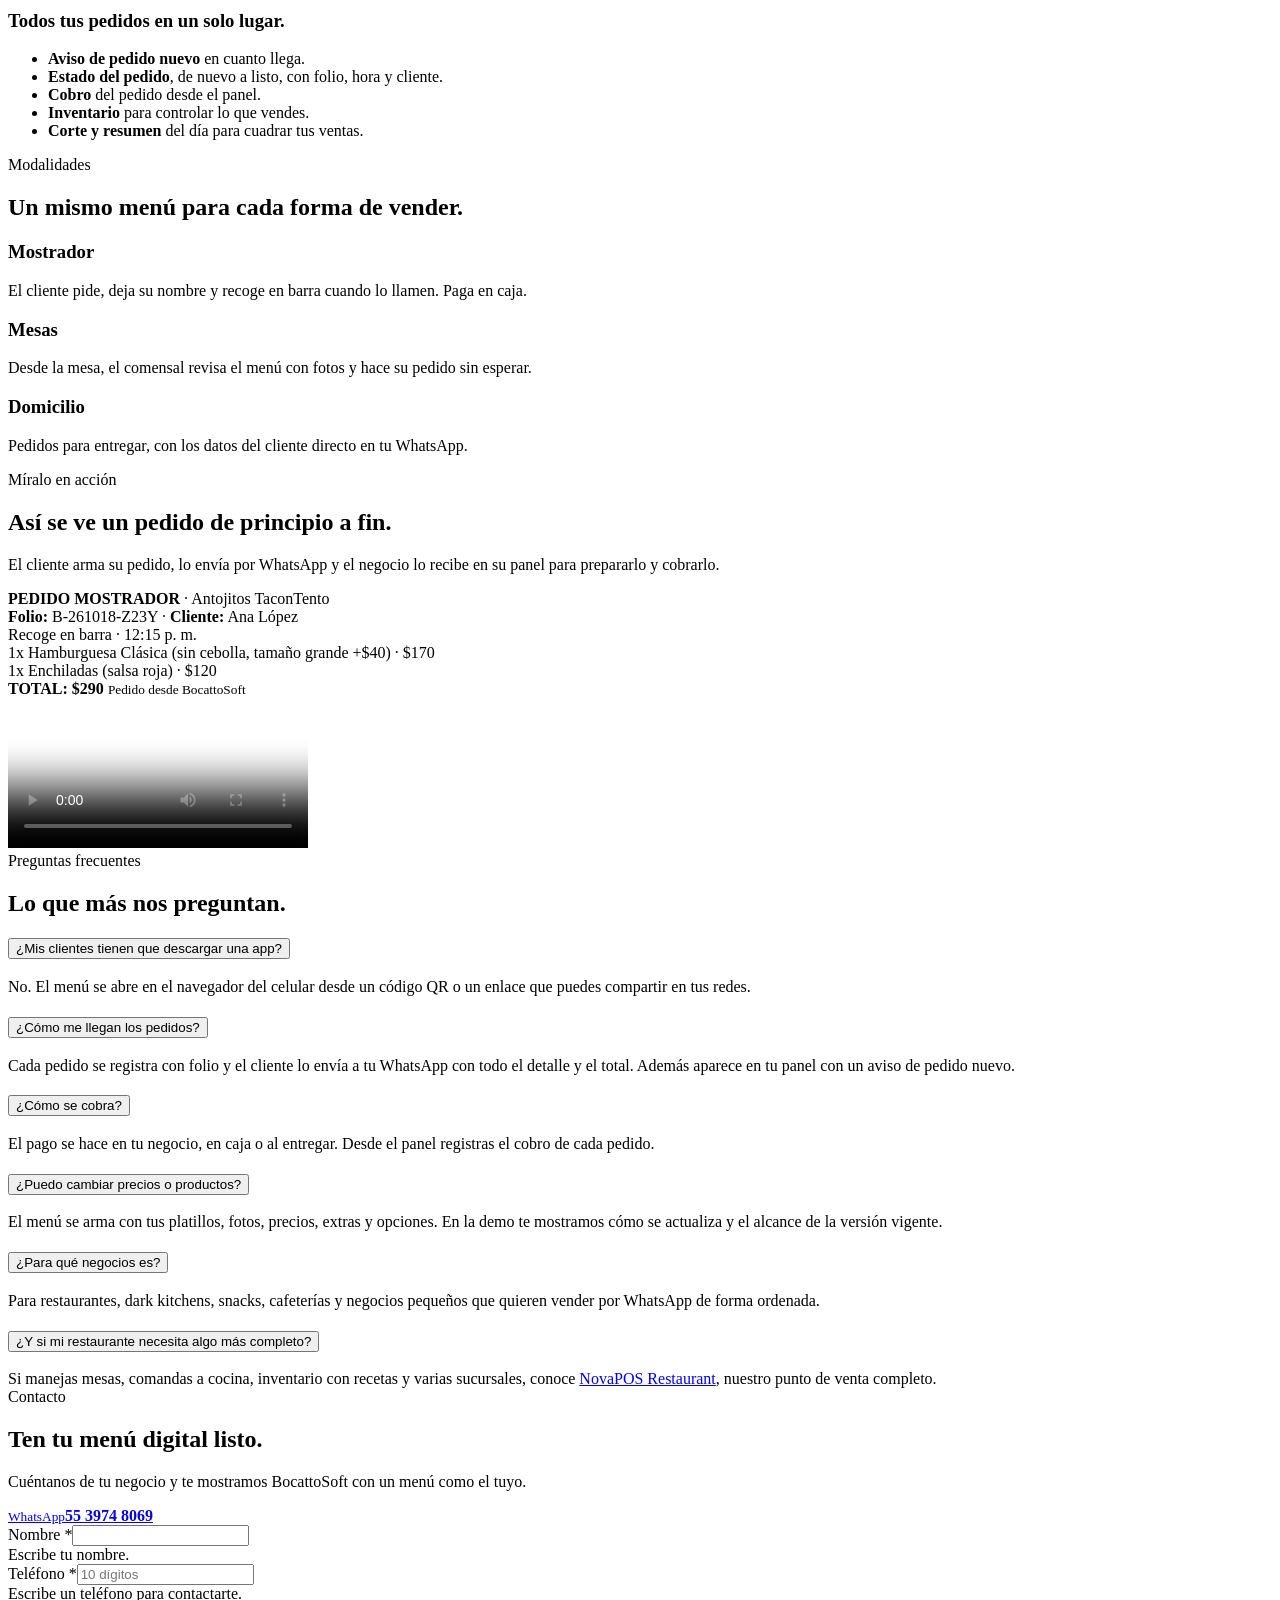
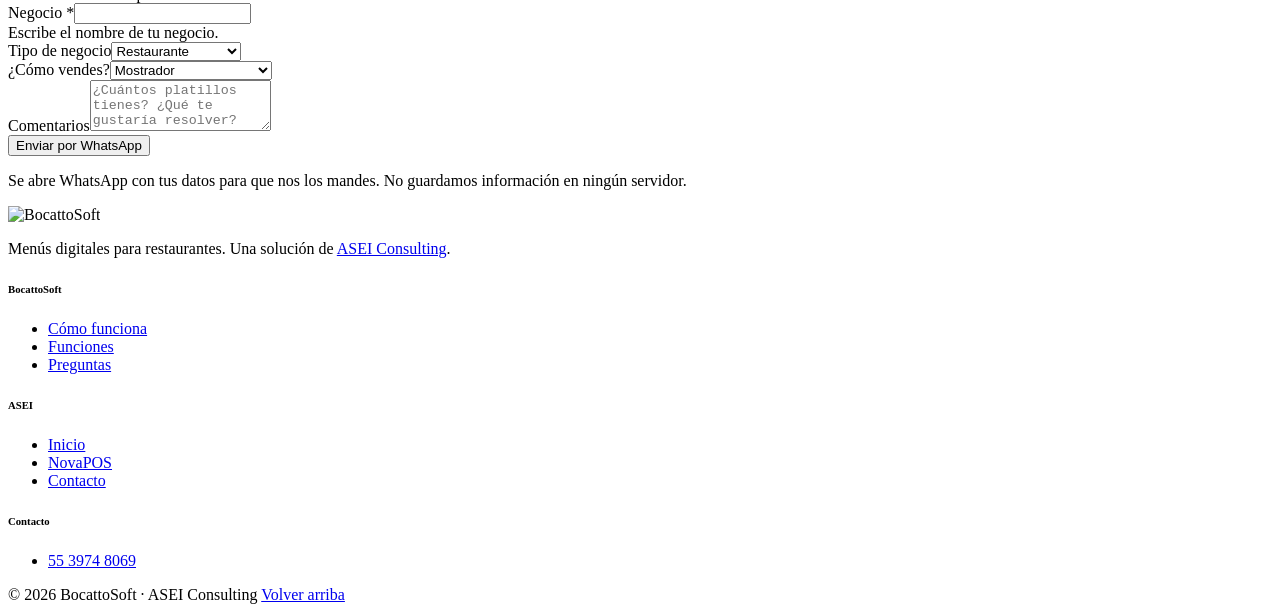
==== commit f8986ec7: "Add files via upload" ====
--- a/bocattosoft.html
+++ b/bocattosoft.html
@@ -5,458 +5,269 @@
 <meta name="viewport" content="width=device-width, initial-scale=1">
 <title>BocattoSoft · Menú digital para restaurantes</title>
 <meta name="description" content="BocattoSoft es el menú digital con fotos para restaurantes, dark kitchens y snacks: tus clientes piden desde el celular y el pedido te llega por WhatsApp y a tu panel.">
-<link rel="icon" type="image/webp" href="logo_bocatto_soft.webp">
+<meta name="theme-color" content="#13294b">
+<meta property="og:title" content="BocattoSoft · Menú digital para restaurantes">
+<meta property="og:description" content="Tu menú con fotos y los pedidos directo a tu WhatsApp.">
+<meta property="og:image" content="assets/img/bocattosoft-video-poster.jpg">
+<link rel="icon" type="image/png" href="assets/img/bocattosoft-favicon.png">
 <link rel="preconnect" href="https://fonts.googleapis.com">
 <link rel="preconnect" href="https://fonts.gstatic.com" crossorigin>
 <link href="https://fonts.googleapis.com/css2?family=Plus+Jakarta+Sans:wght@400;500;600;700;800&display=swap" rel="stylesheet">
-<style>
-:root {
-  --bg: #fffaf4;
-  --bg-alt: #fff1e2;
-  --surface: #ffffff;
-  --ink: #14213d;
-  --ink-soft: #55607a;
-  --line: #f0e2d2;
-  --navy: #13294b;
-  --blue: #1d4f91;
-  --accent: #f7931e;
-  --accent-2: #fbb03b;
-  --accent-ink: #b45f06;
-  --accent-bg: #ffe9cf;
-  --wa: #25d366;
-  --ok: #1f9d55;
-  --radius: 18px;
-  --shadow: 0 1px 2px rgba(20,33,61,.06), 0 10px 28px rgba(20,33,61,.07);
-}
-* { box-sizing: border-box; }
-html { scroll-behavior: smooth; }
-body {
-  margin: 0; background: var(--bg); color: var(--ink);
-  font-family: "Plus Jakarta Sans", system-ui, -apple-system, "Segoe UI", sans-serif;
-  font-size: 17px; line-height: 1.6; -webkit-font-smoothing: antialiased;
-}
-img, video { max-width: 100%; display: block; }
-a { color: inherit; }
-.wrap { max-width: 1160px; margin: 0 auto; padding: 0 20px; }
-h1, h2, h3 { line-height: 1.15; margin: 0; letter-spacing: -0.02em; }
-h2 { font-size: clamp(28px, 4vw, 40px); font-weight: 800; }
-h3 { font-size: 19px; font-weight: 700; }
-p { margin: 0; }
-.eyebrow { font-size: 13px; font-weight: 800; letter-spacing: .12em; text-transform: uppercase; color: var(--accent-ink); }
-.lead { color: var(--ink-soft); font-size: 19px; }
-section { padding: 88px 0; }
-.section-head { max-width: 680px; margin-bottom: 48px; display: grid; gap: 14px; }
-.section-head.center { margin-left: auto; margin-right: auto; text-align: center; }
-
-.btn {
-  display: inline-flex; align-items: center; justify-content: center; gap: 8px;
-  padding: 14px 24px; border-radius: 999px; font-weight: 700; font-size: 16px;
-  text-decoration: none; border: 2px solid transparent; cursor: pointer; transition: transform .15s, filter .15s;
-  font-family: inherit;
-}
-.btn:hover { transform: translateY(-1px); filter: brightness(1.05); }
-.btn-primary { background: linear-gradient(135deg, var(--accent), var(--accent-2)); color: var(--navy); }
-.btn-navy { background: var(--navy); color: #fff; }
-.btn-ghost { border-color: var(--navy); color: var(--navy); background: transparent; }
-.btn-wa { background: var(--wa); color: #08341a; }
-
-/* Franja ASEI */
-.asei-bar { background: var(--navy); color: #c9d3e6; font-size: 13px; }
-.asei-bar .wrap { display: flex; justify-content: space-between; align-items: center; gap: 12px; height: 36px; }
-.asei-bar a { color: #fff; text-decoration: none; font-weight: 600; }
-.asei-bar a:hover { color: var(--accent-2); }
-
-/* Encabezado */
-header.top { position: sticky; top: 0; z-index: 20; background: rgba(255,250,244,.92); backdrop-filter: blur(10px); border-bottom: 1px solid var(--line); }
-.top .wrap { display: flex; align-items: center; justify-content: space-between; height: 72px; gap: 16px; }
-.top .logo img { height: 44px; width: auto; }
-.top nav { display: flex; gap: 28px; align-items: center; }
-.top nav a { text-decoration: none; font-weight: 600; font-size: 15px; color: var(--ink-soft); }
-.top nav a:hover { color: var(--ink); }
-.top nav .btn { padding: 10px 18px; font-size: 15px; color: var(--navy); }
-.menu-btn { display: none; background: none; border: 0; padding: 8px; cursor: pointer; color: var(--ink); }
-
-/* Hero */
-.hero { padding: 64px 0 88px; overflow: hidden; }
-.hero .wrap { display: grid; grid-template-columns: 1.1fr .9fr; gap: 48px; align-items: center; }
-.hero h1 { font-size: clamp(38px, 5.4vw, 60px); font-weight: 800; letter-spacing: -0.035em; }
-.hero h1 em { font-style: normal; background: linear-gradient(135deg, var(--accent), #e8590c); -webkit-background-clip: text; background-clip: text; color: transparent; }
-.hero .copy { display: grid; gap: 24px; }
-.ctas { display: flex; gap: 12px; flex-wrap: wrap; }
-.checks { display: flex; flex-wrap: wrap; gap: 10px 22px; list-style: none; padding: 0; margin: 0; color: var(--ink-soft); font-size: 15px; font-weight: 600; }
-.checks li::before { content: "✓"; color: var(--ok); font-weight: 800; margin-right: 8px; }
-
-/* Teléfono */
-.phone-stage { position: relative; display: grid; place-items: center; }
-.phone-stage::before { content: ""; position: absolute; width: 420px; height: 420px; border-radius: 50%; background: radial-gradient(circle, var(--accent-bg), transparent 70%); }
-.phone { position: relative; width: 300px; background: var(--navy); border-radius: 40px; padding: 12px; box-shadow: 0 30px 60px rgba(20,33,61,.3); }
-.screen { background: #f6f7fb; border-radius: 30px; overflow: hidden; }
-.scr-head { background: #fff; padding: 14px 14px 10px; display: flex; justify-content: space-between; align-items: center; }
-.scr-head b { font-size: 13px; line-height: 1.2; }
-.scr-head small { display: block; color: var(--ink-soft); font-size: 11px; font-weight: 500; }
-.cart { background: var(--blue); color: #fff; border-radius: 999px; padding: 6px 12px; font-size: 12px; font-weight: 700; display: flex; gap: 6px; align-items: center; }
-.cart i { font-style: normal; background: var(--ok); border-radius: 50%; width: 18px; height: 18px; display: grid; place-items: center; font-size: 11px; }
-.chips { display: flex; gap: 6px; padding: 10px 14px; overflow: hidden; }
-.chips span { font-size: 11px; font-weight: 700; padding: 6px 10px; border-radius: 999px; background: #fff; border: 1px solid #e3e6ef; white-space: nowrap; }
-.chips span.on { background: var(--blue); color: #fff; border-color: var(--blue); }
-.dish { background: #fff; margin: 0 12px 10px; border-radius: 14px; padding: 10px; display: grid; grid-template-columns: 64px 1fr; gap: 10px; }
-.dish .ph { width: 64px; height: 64px; border-radius: 10px; display: grid; place-items: center; font-size: 32px; position: relative; }
-.dish .ph em { position: absolute; top: 3px; left: 3px; font-style: normal; font-size: 8px; font-weight: 800; background: var(--blue); color: #fff; padding: 1px 5px; border-radius: 6px; }
-.dish b { font-size: 12px; display: flex; justify-content: space-between; }
-.dish p { font-size: 10px; color: var(--ink-soft); line-height: 1.35; margin: 2px 0 6px; }
-.dish .add { display: inline-block; background: var(--navy); color: #fff; font-size: 10px; font-weight: 700; padding: 4px 12px; border-radius: 999px; }
-.toast { position: absolute; right: -36px; bottom: 70px; background: #fff; border-radius: 14px; padding: 10px 14px; box-shadow: var(--shadow); font-size: 13px; font-weight: 700; display: flex; gap: 10px; align-items: center; border: 1px solid var(--line); }
-.toast .dot { width: 32px; height: 32px; border-radius: 50%; background: var(--wa); display: grid; place-items: center; color: #fff; }
-.toast small { display: block; color: var(--ink-soft); font-weight: 500; font-size: 11px; }
-
-/* Ideal para */
-.biz { background: var(--navy); color: #e6ebf5; padding: 26px 0; }
-.biz .wrap { display: flex; flex-wrap: wrap; gap: 12px 36px; justify-content: center; font-weight: 700; }
-.biz span::before { content: "●"; color: var(--accent); margin-right: 10px; font-size: 10px; vertical-align: middle; }
-
-/* Pasos */
-.steps { display: grid; grid-template-columns: repeat(4, 1fr); gap: 20px; counter-reset: s; }
-.step { background: var(--surface); border: 1px solid var(--line); border-radius: var(--radius); padding: 26px; display: grid; gap: 10px; align-content: start; box-shadow: var(--shadow); }
-.step::before { counter-increment: s; content: counter(s); width: 40px; height: 40px; border-radius: 12px; display: grid; place-items: center; font-weight: 800; background: linear-gradient(135deg, var(--accent), var(--accent-2)); color: var(--navy); }
-.step p { color: var(--ink-soft); font-size: 15px; }
-
-/* Funciones */
-#funciones { background: var(--bg-alt); }
-.split { display: grid; grid-template-columns: 1fr 1fr; gap: 24px; }
-.panel { background: var(--surface); border: 1px solid var(--line); border-radius: 22px; padding: 32px; display: grid; gap: 18px; align-content: start; box-shadow: var(--shadow); }
-.panel .tag { justify-self: start; font-size: 12px; font-weight: 800; padding: 5px 12px; border-radius: 999px; background: var(--accent-bg); color: var(--accent-ink); }
-.panel.dark { background: var(--navy); color: #fff; border-color: var(--navy); }
-.panel.dark .tag { background: rgba(251,176,59,.18); color: var(--accent-2); }
-.panel.dark li { color: #c9d3e6; }
-.panel.dark li b { color: #fff; }
-.panel ul { list-style: none; padding: 0; margin: 0; display: grid; gap: 14px; }
-.panel li { display: grid; grid-template-columns: 24px 1fr; gap: 10px; color: var(--ink-soft); font-size: 16px; }
-.panel li::before { content: "✓"; color: var(--ok); font-weight: 800; }
-.panel.dark li::before { color: var(--accent-2); }
-.panel li b { color: var(--ink); }
-
-/* Modalidades */
-.modes { display: grid; grid-template-columns: repeat(3, 1fr); gap: 20px; }
-.mode { background: var(--surface); border: 1px solid var(--line); border-radius: var(--radius); padding: 28px; display: grid; gap: 12px; box-shadow: var(--shadow); }
-.mode .ico { font-size: 34px; line-height: 1; }
-.mode p { color: var(--ink-soft); font-size: 15px; }
-
-/* Video */
-#video { background: var(--navy); color: #fff; }
-#video .eyebrow { color: var(--accent-2); }
-#video .lead { color: #c9d3e6; }
-.video-grid { display: grid; grid-template-columns: 1fr 340px; gap: 56px; align-items: center; }
-.video-grid .f-copy { display: grid; gap: 18px; }
-.video-frame { background: #0b1830; border-radius: 30px; padding: 10px; box-shadow: 0 30px 60px rgba(0,0,0,.35); }
-.video-frame video { width: 100%; border-radius: 22px; aspect-ratio: 9 / 16; object-fit: cover; background: #000; }
-
-/* WhatsApp ejemplo */
-.wa-msg { background: #dcf8c6; color: #111; border-radius: 14px 14px 4px 14px; padding: 14px 16px; font-size: 14px; line-height: 1.5; max-width: 360px; box-shadow: var(--shadow); }
-.wa-msg small { display: block; text-align: right; color: #667; font-size: 11px; margin-top: 6px; }
-.wa-wrap { background: #ece5dd; border-radius: 22px; padding: 28px; display: grid; justify-items: end; }
-
-/* Preguntas */
-.faq { max-width: 820px; margin: 0 auto; display: grid; gap: 12px; }
-.faq details { background: var(--surface); border: 1px solid var(--line); border-radius: 14px; padding: 0 22px; }
-.faq summary { cursor: pointer; list-style: none; padding: 20px 0; font-weight: 700; display: flex; justify-content: space-between; gap: 16px; }
-.faq summary::-webkit-details-marker { display: none; }
-.faq summary::after { content: "+"; font-size: 22px; line-height: 1; color: var(--accent-ink); }
-.faq details[open] summary::after { content: "−"; }
-.faq details p { padding-bottom: 20px; color: var(--ink-soft); }
-
-/* Contacto */
-#contacto { background: var(--bg-alt); }
-.contact { display: grid; grid-template-columns: 1fr 1.1fr; gap: 48px; align-items: start; }
-.contact .f-copy { display: grid; gap: 18px; }
-.contact .f-copy .btn { justify-self: start; }
-form.lead-form { background: var(--surface); border: 1px solid var(--line); border-radius: 22px; padding: 28px; display: grid; gap: 16px; box-shadow: var(--shadow); }
-.lead-form .two { display: grid; grid-template-columns: 1fr 1fr; gap: 16px; }
-.lead-form label { display: grid; gap: 6px; font-size: 14px; font-weight: 700; }
-.lead-form input, .lead-form select, .lead-form textarea { font: inherit; font-size: 16px; padding: 12px 14px; border-radius: 10px; border: 1px solid var(--line); background: var(--bg); color: var(--ink); width: 100%; }
-.lead-form input:focus, .lead-form select:focus, .lead-form textarea:focus { outline: none; border-color: var(--accent); box-shadow: 0 0 0 3px var(--accent-bg); }
-.lead-form .fine { font-size: 13px; color: var(--ink-soft); }
-
-footer { padding: 40px 0; border-top: 1px solid var(--line); }
-footer .wrap { display: flex; justify-content: space-between; align-items: center; gap: 16px; flex-wrap: wrap; color: var(--ink-soft); font-size: 14px; }
-footer img { height: 36px; width: auto; }
-footer a { color: var(--ink); font-weight: 700; }
-
-@media (max-width: 960px) {
-  .hero .wrap, .split, .contact, .video-grid { grid-template-columns: 1fr; gap: 40px; }
-  .steps { grid-template-columns: 1fr 1fr; }
-  .modes { grid-template-columns: 1fr; }
-  .video-frame { max-width: 340px; margin: 0 auto; }
-  .toast { right: 0; }
-}
-@media (max-width: 760px) {
-  body { font-size: 16px; }
-  section { padding: 64px 0; }
-  .wrap { padding: 0 16px; }
-  .asei-bar span { display: none; }
-  .top nav { display: none; position: absolute; top: 72px; left: 0; right: 0; background: var(--bg); border-bottom: 1px solid var(--line); flex-direction: column; align-items: stretch; padding: 12px 16px 20px; gap: 4px; }
-  .top nav.open { display: flex; }
-  .top nav a { padding: 10px 0; font-size: 17px; }
-  .menu-btn { display: block; }
-  .top .logo img { height: 38px; }
-  .steps, .lead-form .two { grid-template-columns: 1fr; }
-  .hero { padding: 40px 0 64px; }
-  .phone { width: 270px; }
-  .phone-stage::before { width: 300px; height: 300px; }
-  .toast { bottom: -18px; right: 50%; transform: translateX(50%); white-space: nowrap; }
-  .panel { padding: 24px; }
-}
-</style>
+<link href="assets/vendor/bootstrap/bootstrap.min.css" rel="stylesheet">
+<link href="assets/vendor/bootstrap-icons/bootstrap-icons.min.css" rel="stylesheet">
+<link href="assets/css/asei.css" rel="stylesheet">
 </head>
-<body>
-
-<div class="asei-bar">
-  <div class="wrap">
-    <a href="index.html#soluciones">← Volver a ASEI Consulting</a>
-    <span>Una solución de ASEI Consulting</span>
+<body data-brand="bocatto" data-bs-spy="scroll" data-bs-target="#mainNav" data-bs-offset="90" tabindex="0">
+<a class="skip-link" href="#contenido">Saltar al contenido</a>
+
+<div class="parent-bar">
+  <div class="container d-flex justify-content-between align-items-center">
+    <a href="index.html#soluciones"><i class="bi bi-arrow-left me-1"></i>ASEI Consulting</a>
+    <span class="d-none d-sm-inline">Una solución de ASEI Consulting</span>
   </div>
 </div>
 
-<header class="top">
-  <div class="wrap">
-    <a class="logo" href="#" aria-label="BocattoSoft, inicio"><img src="logo_bocatto_soft.webp" alt="BocattoSoft · Menús digitales para restaurantes"></a>
-    <nav id="nav">
-      <a href="#como-funciona">Cómo funciona</a>
-      <a href="#funciones">Funciones</a>
-      <a href="#video">Video</a>
-      <a href="#preguntas">Preguntas</a>
-      <a href="#contacto" class="btn btn-primary">Pide tu demo</a>
-    </nav>
-    <button class="menu-btn" aria-label="Abrir menú" aria-expanded="false" aria-controls="nav" onclick="var n=document.getElementById('nav');var o=n.classList.toggle('open');this.setAttribute('aria-expanded',o)">
-      <svg width="26" height="26" viewBox="0 0 24 24" fill="none" stroke="currentColor" stroke-width="2" stroke-linecap="round"><path d="M4 7h16M4 12h16M4 17h16"/></svg>
+<nav class="navbar navbar-expand-lg site-nav sticky-top" aria-label="Navegación de BocattoSoft">
+  <div class="container">
+    <a class="navbar-brand" href="#inicio"><img src="assets/img/bocattosoft-logo.webp" alt="BocattoSoft" width="132" height="44" style="height:44px"></a>
+    <button class="navbar-toggler" type="button" data-bs-toggle="collapse" data-bs-target="#mainNav" aria-controls="mainNav" aria-expanded="false" aria-label="Abrir menú">
+      <i class="bi bi-list fs-2"></i>
     </button>
+    <div class="collapse navbar-collapse" id="mainNav">
+      <ul class="navbar-nav ms-auto align-items-lg-center">
+        <li class="nav-item"><a class="nav-link" href="#como-funciona">Cómo funciona</a></li>
+        <li class="nav-item"><a class="nav-link" href="#funciones">Funciones</a></li>
+        <li class="nav-item"><a class="nav-link" href="#video">Video</a></li>
+        <li class="nav-item"><a class="nav-link" href="#preguntas">Preguntas</a></li>
+        <li class="nav-item ms-lg-2"><a class="btn btn-brand nav-cta" href="#contacto">Pide tu demo</a></li>
+      </ul>
+    </div>
+  </div>
+</nav>
+
+<main id="contenido">
+<!-- Hero -->
+<header class="hero hero-night" id="inicio">
+  <div class="container">
+    <div class="row align-items-center g-4 g-lg-5">
+      <div class="col-lg-6">
+        <span class="eyebrow mb-3">Menú digital para restaurantes</span>
+        <h1 class="display-title mb-4">Tu menú con fotos, <span class="highlight">y los pedidos directo a tu WhatsApp.</span></h1>
+        <p class="lead mb-4">Tus clientes ven el menú en su celular, arman su pedido con extras y opciones, y te lo envían ordenado y con total. Tú lo atiendes desde un panel sencillo.</p>
+        <div class="d-flex flex-wrap gap-3 mb-4">
+          <a class="btn btn-brand btn-lg" href="#contacto">Quiero mi menú digital <i class="bi bi-arrow-right"></i></a>
+          <a class="btn btn-outline-light btn-lg" href="#video"><i class="bi bi-play-circle"></i>Ver cómo funciona</a>
+        </div>
+        <ul class="hero-checks">
+          <li><i class="bi bi-check-circle-fill"></i>Sin descargar apps</li>
+          <li><i class="bi bi-check-circle-fill"></i>Mostrador, mesas y domicilio</li>
+          <li><i class="bi bi-check-circle-fill"></i>Panel de pedidos</li>
+        </ul>
+      </div>
+      <div class="col-lg-6">
+        <div class="phone-stage" aria-hidden="true">
+          <div class="phone">
+            <div class="screen">
+              <div class="ph-head"><b>Antojitos TaconTento<small>Mostrador</small></b><span class="ph-cart"><i class="bi bi-cart3" style="background:none;width:auto;height:auto"></i><i>2</i></span></div>
+              <div class="ph-chips"><span>Desayunos</span><span>☕ Bebidas</span><span class="on">🍔 Comida</span><span>🍰 Postres</span></div>
+              <div class="ph-dish"><div class="ph" style="background:#fdebd3"><em>POPULAR</em>🍔</div><div><b>Hamburguesa Clásica <span>$130</span></b><p>180 g angus, cheddar, lechuga, jitomate, papas.</p><span class="add">Agregar</span></div></div>
+              <div class="ph-dish"><div class="ph" style="background:#fde2d8"><em>POPULAR</em>🍗</div><div><b>Alitas BBQ <span>$110</span></b><p>Con papas. Elige tu salsa: BBQ o tamarindo.</p><span class="add">Agregar</span></div></div>
+              <div class="ph-dish"><div class="ph" style="background:#fff3c4">🌯</div><div><b>Enchiladas <span>$120</span></b><p>Tres enchiladas de pollo, crema y queso gratinado.</p><span class="add">Agregar</span></div></div>
+              <div class="ph-dish mb-3"><div class="ph" style="background:#e9e2f7">☕</div><div><b>Cappuccino <span>$55</span></b><p>Extra shot o leche deslactosada.</p><span class="add">Agregar</span></div></div>
+            </div>
+          </div>
+          <div class="ph-toast"><span class="dot"><i class="bi bi-check-lg"></i></span><span>Llegó 1 pedido<small>Mostrador · Ana López · $290</small></span></div>
+        </div>
+      </div>
+    </div>
   </div>
 </header>
 
-<main>
-<section class="hero">
-  <div class="wrap">
-    <div class="copy">
-      <span class="eyebrow">Menú digital para restaurantes</span>
-      <h1>Tu menú con fotos, <em>y los pedidos directo a tu WhatsApp.</em></h1>
-      <p class="lead">Con BocattoSoft tus clientes ven el menú en su celular, arman su pedido con extras y opciones, y te lo envían ordenado y con total. Tú lo atiendes desde un panel sencillo.</p>
-      <div class="ctas">
-        <a href="#contacto" class="btn btn-primary">Quiero mi menú digital</a>
-        <a href="#video" class="btn btn-ghost">Ver cómo funciona</a>
-      </div>
-      <ul class="checks">
-        <li>Sin descargar apps</li>
-        <li>Mostrador, mesas y domicilio</li>
-        <li>Panel de pedidos</li>
-      </ul>
-    </div>
-
-    <div class="phone-stage" aria-hidden="true">
-      <div class="phone">
-        <div class="screen">
-          <div class="scr-head"><b>Antojitos TaconTento<small>Mostrador</small></b><span class="cart">🛒 <i>2</i></span></div>
-          <div class="chips"><span>Desayunos</span><span>☕ Bebidas</span><span class="on">🍔 Comida</span><span>🍰 Postres</span></div>
-          <div class="dish"><div class="ph" style="background:#fdebd3"><em>POPULAR</em>🍔</div><div><b>Hamburguesa Clásica <span>$130</span></b><p>180 g angus, cheddar, lechuga, jitomate, papas.</p><span class="add">Agregar</span></div></div>
-          <div class="dish"><div class="ph" style="background:#fde2d8"><em>POPULAR</em>🍗</div><div><b>Alitas BBQ <span>$110</span></b><p>Con papas. Elige tu salsa: BBQ o tamarindo.</p><span class="add">Agregar</span></div></div>
-          <div class="dish"><div class="ph" style="background:#fff3c4">🌯</div><div><b>Enchiladas <span>$120</span></b><p>Tres enchiladas de pollo, crema y queso gratinado.</p><span class="add">Agregar</span></div></div>
-          <div class="dish" style="margin-bottom:14px"><div class="ph" style="background:#e9e2f7">☕</div><div><b>Cappuccino <span>$55</span></b><p>Extra shot o leche deslactosada.</p><span class="add">Agregar</span></div></div>
-        </div>
-      </div>
-      <div class="toast"><span class="dot">✓</span><span>Llegó 1 pedido<small>Mostrador · Ana López · $290</small></span></div>
-    </div>
-  </div>
-</section>
-
-<div class="biz">
-  <div class="wrap">
-    <span>Restaurantes</span><span>Dark kitchens</span><span>Snacks y antojitos</span><span>Cafeterías</span><span>Negocios pequeños</span>
+<div class="segment-strip py-4">
+  <div class="container d-flex flex-wrap justify-content-center gap-3 gap-md-5">
+    <span class="item"><i class="bi bi-shop"></i>Restaurantes</span>
+    <span class="item"><i class="bi bi-fire"></i>Dark kitchens</span>
+    <span class="item"><i class="bi bi-basket"></i>Snacks y antojitos</span>
+    <span class="item"><i class="bi bi-cup-hot"></i>Cafeterías</span>
+    <span class="item"><i class="bi bi-house-heart"></i>Negocios pequeños</span>
   </div>
 </div>
 
 <!-- Cómo funciona -->
-<section id="como-funciona">
-  <div class="wrap">
-    <div class="section-head">
+<section class="section" id="como-funciona">
+  <div class="container">
+    <div class="section-head reveal">
       <span class="eyebrow">Cómo funciona</span>
-      <h2>Del celular de tu cliente a tu cocina en cuatro pasos.</h2>
-    </div>
-    <div class="steps">
-      <div class="step"><h3>Abre el menú</h3><p>Desde un QR o un enlace. Ve tus categorías, fotos, precios y los platillos más populares.</p></div>
-      <div class="step"><h3>Arma su pedido</h3><p>Elige extras, opciones obligatorias como la salsa, cantidad e instrucciones especiales.</p></div>
-      <div class="step"><h3>Lo envía por WhatsApp</h3><p>El pedido se registra con folio y se manda a tu WhatsApp con el detalle y el total.</p></div>
-      <div class="step"><h3>Tú lo atiendes</h3><p>Te llega el aviso a tu panel, lo marcas como listo y lo cobras.</p></div>
+      <h2 class="section-title">Del celular de tu cliente a tu cocina en cuatro pasos.</h2>
+    </div>
+    <div class="row g-4">
+      <div class="col-sm-6 col-lg-3 reveal"><article class="card-soft card-hover"><span class="icon-tile"><i class="bi bi-qr-code-scan"></i></span><h3>1. Abre el menú</h3><p>Desde un QR o un enlace. Ve tus categorías, fotos, precios y los platillos más populares.</p></article></div>
+      <div class="col-sm-6 col-lg-3 reveal"><article class="card-soft card-hover"><span class="icon-tile"><i class="bi bi-ui-checks"></i></span><h3>2. Arma su pedido</h3><p>Elige extras, opciones obligatorias como la salsa, cantidad e instrucciones especiales.</p></article></div>
+      <div class="col-sm-6 col-lg-3 reveal"><article class="card-soft card-hover"><span class="icon-tile"><i class="bi bi-whatsapp"></i></span><h3>3. Lo envía por WhatsApp</h3><p>El pedido se registra con folio y llega a tu WhatsApp con el detalle y el total.</p></article></div>
+      <div class="col-sm-6 col-lg-3 reveal"><article class="card-soft card-hover"><span class="icon-tile"><i class="bi bi-bell"></i></span><h3>4. Tú lo atiendes</h3><p>Te llega el aviso a tu panel, lo marcas como listo y lo cobras.</p></article></div>
     </div>
   </div>
 </section>
 
 <!-- Funciones -->
-<section id="funciones">
-  <div class="wrap">
-    <div class="section-head">
+<section class="section bg-surface-2" id="funciones">
+  <div class="container">
+    <div class="section-head reveal">
       <span class="eyebrow">Funciones</span>
-      <h2>Lo que ve tu cliente y lo que ves tú.</h2>
-    </div>
-    <div class="split">
-      <article class="panel">
-        <span class="tag">Para tu cliente · el menú</span>
-        <h3>Un menú que antoja y no se equivoca.</h3>
-        <ul>
-          <li><span><b>Fotografías</b> de cada platillo, descripción y precio.</span></li>
-          <li><span><b>Categorías</b> como desayunos, comida, bebidas y postres, y etiqueta de <b>populares</b>.</span></li>
-          <li><span><b>Extras con costo</b> (extra queso +$15, tamaño grande +$40) y opciones sin costo (sin cebolla).</span></li>
-          <li><span><b>Opciones obligatorias</b>: no deja agregar el platillo hasta elegir, por ejemplo, la salsa.</span></li>
-          <li><span><b>Instrucciones especiales</b> por platillo y carrito con subtotal y total.</span></li>
-        </ul>
-      </article>
-      <article class="panel dark">
-        <span class="tag">Para tu negocio · el panel</span>
-        <h3>Todos tus pedidos en un solo lugar.</h3>
-        <ul>
-          <li><span><b>Aviso de pedido nuevo</b> en cuanto llega.</span></li>
-          <li><span><b>Estado del pedido</b>, de nuevo a listo, con folio, hora y cliente.</span></li>
-          <li><span><b>Cobro</b> del pedido desde el panel.</span></li>
-          <li><span><b>Inventario</b> para controlar lo que vendes.</span></li>
-          <li><span><b>Corte y resumen</b> del día para cuadrar tus ventas.</span></li>
-        </ul>
-      </article>
+      <h2 class="section-title">Lo que ve tu cliente y lo que ves tú.</h2>
+    </div>
+    <div class="row g-4">
+      <div class="col-lg-6 reveal">
+        <article class="card-soft">
+          <span class="badge rounded-pill text-bg-light border mb-3 px-3 py-2" style="color:var(--brand-ink)!important">Para tu cliente · el menú</span>
+          <h3 class="h4 mb-4">Un menú que antoja y no se equivoca.</h3>
+          <ul class="check-list">
+            <li><span><b>Fotografías</b> de cada platillo, descripción y precio.</span></li>
+            <li><span><b>Categorías</b> como desayunos, comida, bebidas y postres, y etiqueta de <b>populares</b>.</span></li>
+            <li><span><b>Extras con costo</b> (extra queso +$15, tamaño grande +$40) y opciones sin costo (sin cebolla).</span></li>
+            <li><span><b>Opciones obligatorias:</b> no deja agregar el platillo hasta elegir, por ejemplo, la salsa.</span></li>
+            <li><span><b>Instrucciones especiales</b> por platillo y carrito con subtotal y total.</span></li>
+          </ul>
+        </article>
+      </div>
+      <div class="col-lg-6 reveal">
+        <article class="card-soft card-dark">
+          <span class="badge rounded-pill mb-3 px-3 py-2" style="background:rgba(247,147,30,.18);color:#fbb03b">Para tu negocio · el panel</span>
+          <h3 class="h4 mb-4">Todos tus pedidos en un solo lugar.</h3>
+          <ul class="check-list">
+            <li><span><b>Aviso de pedido nuevo</b> en cuanto llega.</span></li>
+            <li><span><b>Estado del pedido</b>, de nuevo a listo, con folio, hora y cliente.</span></li>
+            <li><span><b>Cobro</b> del pedido desde el panel.</span></li>
+            <li><span><b>Inventario</b> para controlar lo que vendes.</span></li>
+            <li><span><b>Corte y resumen</b> del día para cuadrar tus ventas.</span></li>
+          </ul>
+        </article>
+      </div>
     </div>
   </div>
 </section>
 
 <!-- Modalidades -->
-<section>
-  <div class="wrap">
-    <div class="section-head center">
+<section class="section">
+  <div class="container">
+    <div class="section-head text-center reveal">
       <span class="eyebrow">Modalidades</span>
-      <h2>Un mismo menú para cada forma de vender.</h2>
-    </div>
-    <div class="modes">
-      <article class="mode"><span class="ico">🏪</span><h3>Mostrador</h3><p>El cliente pide, deja su nombre y recoge en barra cuando lo llamen. Paga en caja.</p></article>
-      <article class="mode"><span class="ico">🍽️</span><h3>Mesas</h3><p>Desde la mesa, el comensal revisa el menú con fotos y hace su pedido sin esperar.</p></article>
-      <article class="mode"><span class="ico">🛵</span><h3>Domicilio</h3><p>Pedidos para entregar, con los datos del cliente directo en tu WhatsApp.</p></article>
+      <h2 class="section-title">Un mismo menú para cada forma de vender.</h2>
+    </div>
+    <div class="row g-4">
+      <div class="col-md-4 reveal"><article class="card-soft card-hover text-center"><span class="icon-tile mx-auto"><i class="bi bi-shop-window"></i></span><h3>Mostrador</h3><p>El cliente pide, deja su nombre y recoge en barra cuando lo llamen. Paga en caja.</p></article></div>
+      <div class="col-md-4 reveal"><article class="card-soft card-hover text-center"><span class="icon-tile mx-auto"><i class="bi bi-grid-3x3-gap"></i></span><h3>Mesas</h3><p>Desde la mesa, el comensal revisa el menú con fotos y hace su pedido sin esperar.</p></article></div>
+      <div class="col-md-4 reveal"><article class="card-soft card-hover text-center"><span class="icon-tile mx-auto"><i class="bi bi-scooter"></i></span><h3>Domicilio</h3><p>Pedidos para entregar, con los datos del cliente directo en tu WhatsApp.</p></article></div>
     </div>
   </div>
 </section>
 
 <!-- Video -->
-<section id="video">
-  <div class="wrap video-grid">
-    <div class="f-copy">
-      <span class="eyebrow">Míralo en acción</span>
-      <h2>Así se ve un pedido de principio a fin.</h2>
-      <p class="lead">El cliente arma su pedido, lo envía por WhatsApp y el negocio lo recibe en su panel para prepararlo y cobrarlo.</p>
-      <div class="wa-wrap" aria-label="Ejemplo de mensaje de pedido">
-        <div class="wa-msg">
-          <b>PEDIDO MOSTRADOR</b> · Antojitos TaconTento<br>
-          <b>Folio:</b> B-261018-Z23Y · <b>Cliente:</b> Ana López<br>
-          Recoge en barra · 12:15 p. m.<br>
-          1x Hamburguesa Clásica (sin cebolla, tamaño grande +$40) · $170<br>
-          1x Enchiladas (salsa roja) · $120<br>
-          <b>TOTAL: $290</b>
-          <small>Pedido desde BocattoSoft ✓✓</small>
-        </div>
-      </div>
-    </div>
-    <div class="video-frame">
-      <video src="video_bocatto.mp4" controls playsinline preload="metadata"></video>
+<section class="section bg-night" id="video">
+  <div class="container">
+    <div class="row g-4 g-lg-5 align-items-center">
+      <div class="col-lg-7 reveal">
+        <span class="eyebrow mb-3">Míralo en acción</span>
+        <h2 class="section-title mb-3">Así se ve un pedido de principio a fin.</h2>
+        <p class="lead mb-4">El cliente arma su pedido, lo envía por WhatsApp y el negocio lo recibe en su panel para prepararlo y cobrarlo.</p>
+        <div class="wa-chat" aria-label="Ejemplo de mensaje de pedido">
+          <div class="wa-bubble">
+            <b>PEDIDO MOSTRADOR</b> · Antojitos TaconTento<br>
+            <b>Folio:</b> B-261018-Z23Y · <b>Cliente:</b> Ana López<br>
+            Recoge en barra · 12:15 p. m.<br>
+            1x Hamburguesa Clásica (sin cebolla, tamaño grande +$40) · $170<br>
+            1x Enchiladas (salsa roja) · $120<br>
+            <b>TOTAL: $290</b>
+            <small>Pedido desde BocattoSoft <i class="bi bi-check2-all text-primary"></i></small>
+          </div>
+        </div>
+      </div>
+      <div class="col-lg-5 reveal">
+        <div class="video-frame vertical">
+          <video src="assets/video/bocattosoft-demo.mp4" poster="assets/img/bocattosoft-video-poster.jpg" controls playsinline preload="metadata"></video>
+        </div>
+      </div>
     </div>
   </div>
 </section>
 
 <!-- Preguntas -->
-<section id="preguntas">
-  <div class="wrap">
-    <div class="section-head center">
+<section class="section" id="preguntas">
+  <div class="container">
+    <div class="section-head text-center reveal">
       <span class="eyebrow">Preguntas frecuentes</span>
-      <h2>Lo que más nos preguntan.</h2>
-    </div>
-    <div class="faq">
-      <details>
-        <summary>¿Mis clientes tienen que descargar una app?</summary>
-        <p>No. El menú se abre en el navegador del celular desde un código QR o un enlace que puedes compartir en tus redes.</p>
-      </details>
-      <details>
-        <summary>¿Cómo me llegan los pedidos?</summary>
-        <p>Cada pedido se registra con folio y el cliente lo envía a tu WhatsApp con todo el detalle y el total. Además aparece en tu panel con un aviso de pedido nuevo.</p>
-      </details>
-      <details>
-        <summary>¿Cómo se cobra?</summary>
-        <p>El pago se hace en tu negocio, en caja o al entregar. Desde el panel registras el cobro de cada pedido.</p>
-      </details>
-      <details>
-        <summary>¿Puedo cambiar precios o marcar productos?</summary>
-        <p>El menú se arma con tus platillos, fotos, precios, extras y opciones. En la demo te mostramos cómo se actualiza y el alcance de la versión vigente.</p>
-      </details>
-      <details>
-        <summary>¿Para qué negocios es?</summary>
-        <p>Está pensado para restaurantes, dark kitchens, snacks, cafeterías y negocios pequeños que quieren vender por WhatsApp de forma ordenada.</p>
-      </details>
-      <details>
-        <summary>¿Y si mi restaurante necesita algo más completo?</summary>
-        <p>Si manejas mesas, comandas a cocina, inventario con recetas y varias sucursales, conoce <a href="novapos.html">NovaPOS Restaurant</a>, nuestro punto de venta completo.</p>
-      </details>
+      <h2 class="section-title">Lo que más nos preguntan.</h2>
+    </div>
+    <div class="row justify-content-center">
+      <div class="col-lg-8">
+        <div class="accordion faq reveal" id="faq">
+          <div class="accordion-item"><h3 class="accordion-header"><button class="accordion-button" type="button" data-bs-toggle="collapse" data-bs-target="#q1" aria-expanded="true" aria-controls="q1">¿Mis clientes tienen que descargar una app?</button></h3><div id="q1" class="accordion-collapse collapse show" data-bs-parent="#faq"><div class="accordion-body">No. El menú se abre en el navegador del celular desde un código QR o un enlace que puedes compartir en tus redes.</div></div></div>
+          <div class="accordion-item"><h3 class="accordion-header"><button class="accordion-button collapsed" type="button" data-bs-toggle="collapse" data-bs-target="#q2" aria-expanded="false" aria-controls="q2">¿Cómo me llegan los pedidos?</button></h3><div id="q2" class="accordion-collapse collapse" data-bs-parent="#faq"><div class="accordion-body">Cada pedido se registra con folio y el cliente lo envía a tu WhatsApp con todo el detalle y el total. Además aparece en tu panel con un aviso de pedido nuevo.</div></div></div>
+          <div class="accordion-item"><h3 class="accordion-header"><button class="accordion-button collapsed" type="button" data-bs-toggle="collapse" data-bs-target="#q3" aria-expanded="false" aria-controls="q3">¿Cómo se cobra?</button></h3><div id="q3" class="accordion-collapse collapse" data-bs-parent="#faq"><div class="accordion-body">El pago se hace en tu negocio, en caja o al entregar. Desde el panel registras el cobro de cada pedido.</div></div></div>
+          <div class="accordion-item"><h3 class="accordion-header"><button class="accordion-button collapsed" type="button" data-bs-toggle="collapse" data-bs-target="#q4" aria-expanded="false" aria-controls="q4">¿Puedo cambiar precios o productos?</button></h3><div id="q4" class="accordion-collapse collapse" data-bs-parent="#faq"><div class="accordion-body">El menú se arma con tus platillos, fotos, precios, extras y opciones. En la demo te mostramos cómo se actualiza y el alcance de la versión vigente.</div></div></div>
+          <div class="accordion-item"><h3 class="accordion-header"><button class="accordion-button collapsed" type="button" data-bs-toggle="collapse" data-bs-target="#q5" aria-expanded="false" aria-controls="q5">¿Para qué negocios es?</button></h3><div id="q5" class="accordion-collapse collapse" data-bs-parent="#faq"><div class="accordion-body">Para restaurantes, dark kitchens, snacks, cafeterías y negocios pequeños que quieren vender por WhatsApp de forma ordenada.</div></div></div>
+          <div class="accordion-item"><h3 class="accordion-header"><button class="accordion-button collapsed" type="button" data-bs-toggle="collapse" data-bs-target="#q6" aria-expanded="false" aria-controls="q6">¿Y si mi restaurante necesita algo más completo?</button></h3><div id="q6" class="accordion-collapse collapse" data-bs-parent="#faq"><div class="accordion-body">Si manejas mesas, comandas a cocina, inventario con recetas y varias sucursales, conoce <a href="novapos.html">NovaPOS Restaurant</a>, nuestro punto de venta completo.</div></div></div>
+        </div>
+      </div>
     </div>
   </div>
 </section>
 
 <!-- Contacto -->
-<section id="contacto">
-  <div class="wrap contact">
-    <div class="f-copy">
-      <span class="eyebrow">Contacto</span>
-      <h2>Ten tu menú digital listo.</h2>
-      <p class="lead">Cuéntanos de tu negocio y te mostramos BocattoSoft con un menú como el tuyo.</p>
-      <a class="btn btn-wa" id="wa" href="https://wa.me/525539748069" target="_blank" rel="noopener">Escríbenos por WhatsApp</a>
-    </div>
-    <form class="lead-form" id="leadForm">
-      <div class="two">
-        <label>Nombre<input name="nombre" required autocomplete="name"></label>
-        <label>Teléfono<input name="telefono" type="tel" required autocomplete="tel"></label>
-      </div>
-      <div class="two">
-        <label>Negocio<input name="negocio" required autocomplete="organization"></label>
-        <label>Tipo de negocio
-          <select name="tipo">
-            <option>Restaurante</option><option>Dark kitchen</option><option>Snacks y antojitos</option><option>Cafetería</option><option>Otro</option>
-          </select>
-        </label>
-      </div>
-      <label>¿Cómo vendes?
-        <select name="modalidad">
-          <option>Mostrador</option><option>Mesas</option><option>Domicilio</option><option>Varias de las anteriores</option>
-        </select>
-      </label>
-      <label>Comentarios<textarea name="comentarios" rows="3" placeholder="¿Cuántos platillos tienes? ¿Qué te gustaría resolver?"></textarea></label>
-      <button class="btn btn-navy" type="submit">Enviar por WhatsApp</button>
-      <p class="fine">Al enviar se abre WhatsApp con tus datos para que nos los mandes. No guardamos información en un servidor.</p>
-    </form>
+<section class="section bg-surface-2" id="contacto">
+  <div class="container">
+    <div class="row g-4 g-lg-5">
+      <div class="col-lg-5 reveal">
+        <span class="eyebrow mb-3">Contacto</span>
+        <h2 class="section-title mb-3">Ten tu menú digital listo.</h2>
+        <p class="lead mb-4">Cuéntanos de tu negocio y te mostramos BocattoSoft con un menú como el tuyo.</p>
+        <a class="contact-item" href="https://wa.me/525539748069" target="_blank" rel="noopener">
+          <span class="icon-tile icon-wa"><i class="bi bi-whatsapp"></i></span>
+          <span><small>WhatsApp</small><strong>55 3974 8069</strong></span>
+          <i class="bi bi-box-arrow-up-right ms-auto text-muted-2"></i>
+        </a>
+      </div>
+      <div class="col-lg-7 reveal">
+        <form class="form-card" data-contact novalidate data-intro="Hola, quiero una demo de BocattoSoft (menú digital).">
+          <div class="row g-3">
+            <div class="col-sm-6"><label class="form-label" for="nombre">Nombre <span class="req">*</span></label><input class="form-control" id="nombre" name="nombre" data-label="Nombre" required autocomplete="name"><div class="invalid-feedback">Escribe tu nombre.</div></div>
+            <div class="col-sm-6"><label class="form-label" for="telefono">Teléfono <span class="req">*</span></label><input class="form-control" id="telefono" name="telefono" data-label="Teléfono" type="tel" required autocomplete="tel" placeholder="10 dígitos"><div class="invalid-feedback">Escribe un teléfono para contactarte.</div></div>
+            <div class="col-sm-6"><label class="form-label" for="negocio">Negocio <span class="req">*</span></label><input class="form-control" id="negocio" name="negocio" data-label="Negocio" required autocomplete="organization"><div class="invalid-feedback">Escribe el nombre de tu negocio.</div></div>
+            <div class="col-sm-6"><label class="form-label" for="tipo">Tipo de negocio</label><select class="form-select" id="tipo" name="tipo" data-label="Tipo"><option>Restaurante</option><option>Dark kitchen</option><option>Snacks y antojitos</option><option>Cafetería</option><option>Otro</option></select></div>
+            <div class="col-12"><label class="form-label" for="modalidad">¿Cómo vendes?</label><select class="form-select" id="modalidad" name="modalidad" data-label="Vendo por"><option>Mostrador</option><option>Mesas</option><option>Domicilio</option><option>Varias de las anteriores</option></select></div>
+            <div class="col-12"><label class="form-label" for="comentarios">Comentarios</label><textarea class="form-control" id="comentarios" name="comentarios" data-label="Comentarios" rows="3" placeholder="¿Cuántos platillos tienes? ¿Qué te gustaría resolver?"></textarea></div>
+            <div class="col-12 d-grid"><button class="btn btn-wa btn-lg" type="submit"><i class="bi bi-whatsapp"></i>Enviar por WhatsApp</button></div>
+            <div class="col-12"><p class="form-status mb-1" role="status" aria-live="polite"></p><p class="form-hint mb-0"><i class="bi bi-shield-check me-1"></i>Se abre WhatsApp con tus datos para que nos los mandes. No guardamos información en ningún servidor.</p></div>
+          </div>
+        </form>
+      </div>
+    </div>
   </div>
 </section>
 </main>
 
-<footer>
-  <div class="wrap">
-    <img src="logo_bocatto_soft.webp" alt="BocattoSoft">
-    <span>© <span id="year">2026</span> BocattoSoft · Una solución de <a href="index.html">ASEI Consulting</a></span>
+<footer class="site-footer pt-5">
+  <div class="container">
+    <div class="row g-4 pb-5">
+      <div class="col-lg-5">
+        <span class="footer-logo mb-3"><img src="assets/img/bocattosoft-logo.webp" alt="BocattoSoft"></span>
+        <p class="mb-0 pe-lg-5">Menús digitales para restaurantes. Una solución de <a href="index.html">ASEI Consulting</a>.</p>
+      </div>
+      <div class="col-6 col-lg-2 offset-lg-1"><h6>BocattoSoft</h6><ul><li><a href="#como-funciona">Cómo funciona</a></li><li><a href="#funciones">Funciones</a></li><li><a href="#preguntas">Preguntas</a></li></ul></div>
+      <div class="col-6 col-lg-2"><h6>ASEI</h6><ul><li><a href="index.html">Inicio</a></li><li><a href="novapos.html">NovaPOS</a></li><li><a href="index.html#contacto">Contacto</a></li></ul></div>
+      <div class="col-lg-2"><h6>Contacto</h6><ul><li><a href="https://wa.me/525539748069" target="_blank" rel="noopener"><i class="bi bi-whatsapp me-2"></i>55 3974 8069</a></li></ul></div>
+    </div>
+    <div class="footer-bottom py-4 d-flex flex-column flex-sm-row justify-content-between gap-2">
+      <span>© <span data-year>2026</span> BocattoSoft · ASEI Consulting</span>
+      <a href="#inicio">Volver arriba <i class="bi bi-arrow-up"></i></a>
+    </div>
   </div>
 </footer>
 
-<script>
-  document.getElementById('year').textContent = new Date().getFullYear();
-  document.querySelectorAll('#nav a').forEach(function (a) {
-    a.addEventListener('click', function () { document.getElementById('nav').classList.remove('open'); });
-  });
-  document.getElementById('leadForm').addEventListener('submit', function (e) {
-    e.preventDefault();
-    var d = new FormData(e.target);
-    var texto = 'Hola, quiero una demo de BocattoSoft (menú digital).\n' +
-      'Nombre: ' + d.get('nombre') + '\n' +
-      'Teléfono: ' + d.get('telefono') + '\n' +
-      'Negocio: ' + d.get('negocio') + ' (' + d.get('tipo') + ')\n' +
-      'Vendo por: ' + d.get('modalidad') +
-      (d.get('comentarios') ? '\nComentarios: ' + d.get('comentarios') : '');
-    var base = document.getElementById('wa').href.split('?')[0];
-    window.open(base + '?text=' + encodeURIComponent(texto), '_blank', 'noopener');
-  });
-</script>
+<a class="fab-top" href="#inicio" aria-label="Volver arriba"><i class="bi bi-arrow-up"></i></a>
+<a class="fab-wa" href="https://wa.me/525539748069" target="_blank" rel="noopener" aria-label="Escríbenos por WhatsApp"><i class="bi bi-whatsapp"></i></a>
+
+<script src="assets/vendor/bootstrap/bootstrap.bundle.min.js"></script>
+<script src="assets/js/asei.js"></script>
 </body>
 </html>
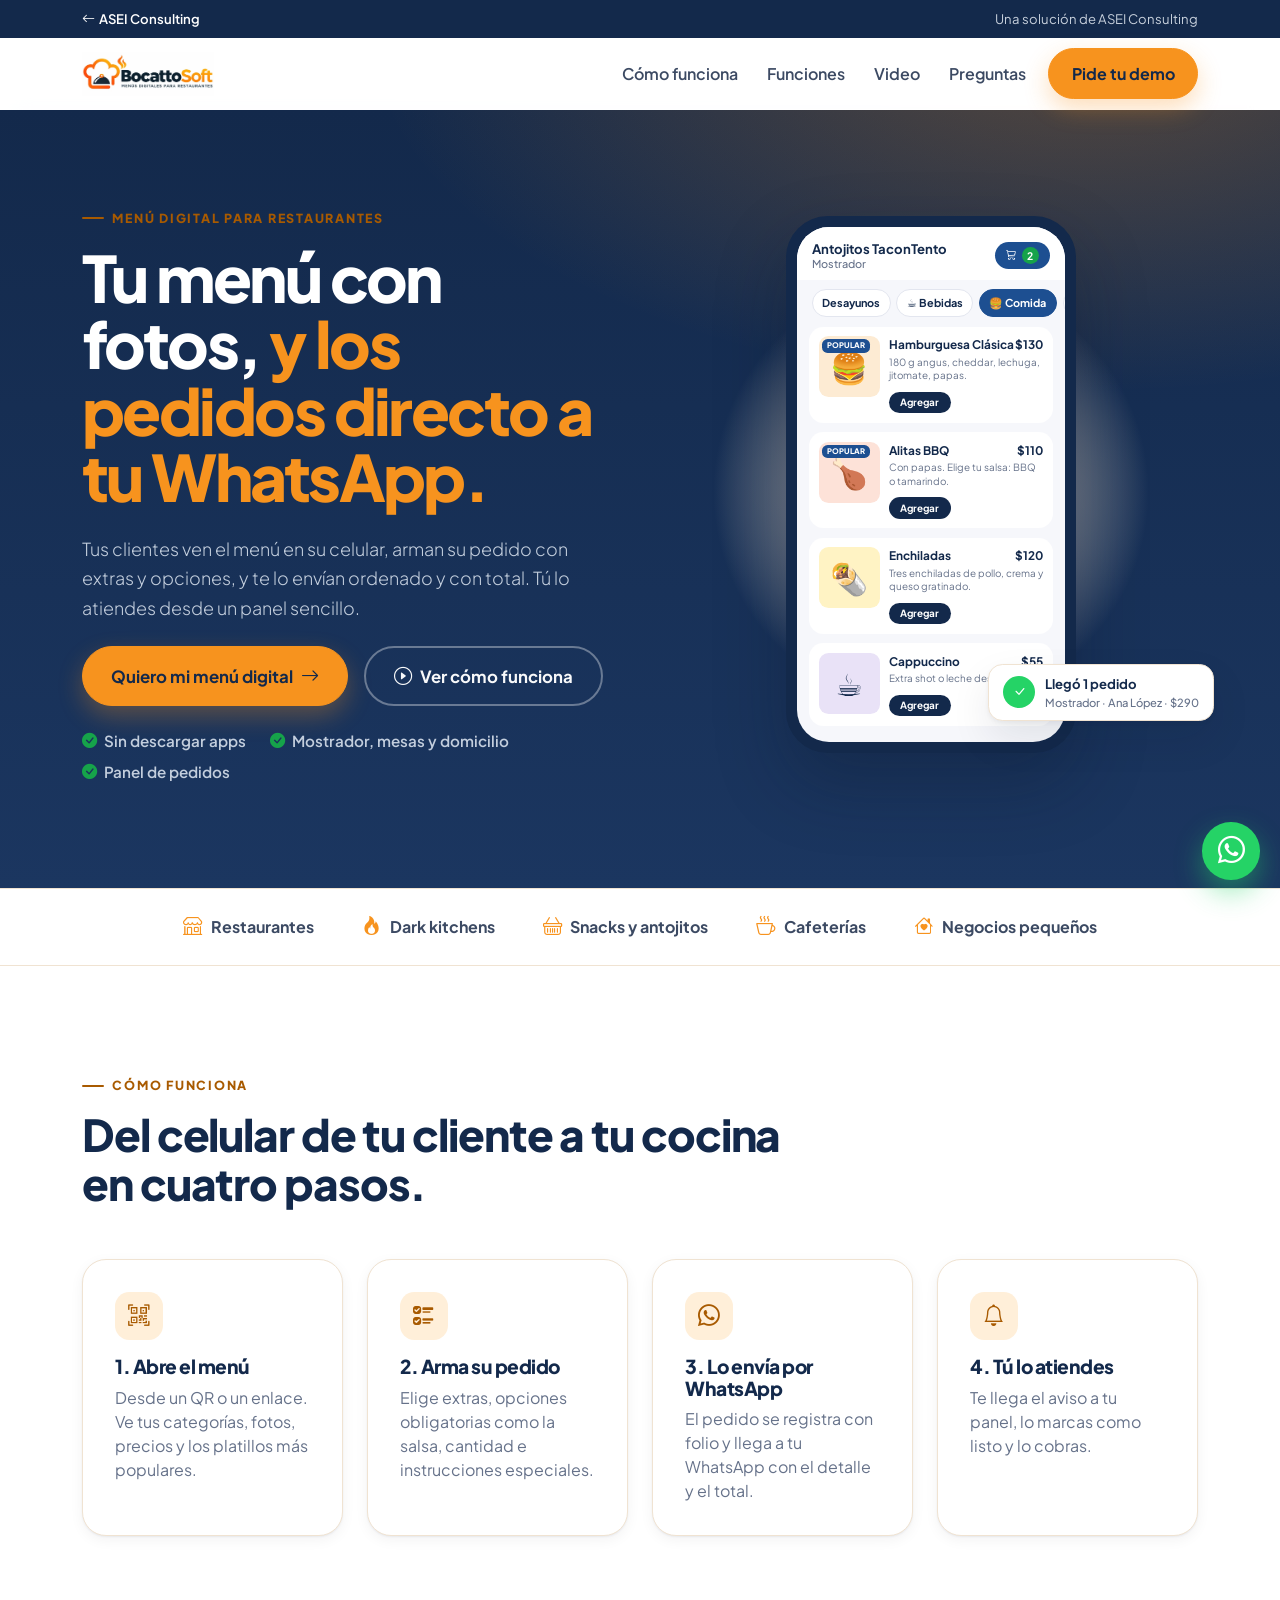
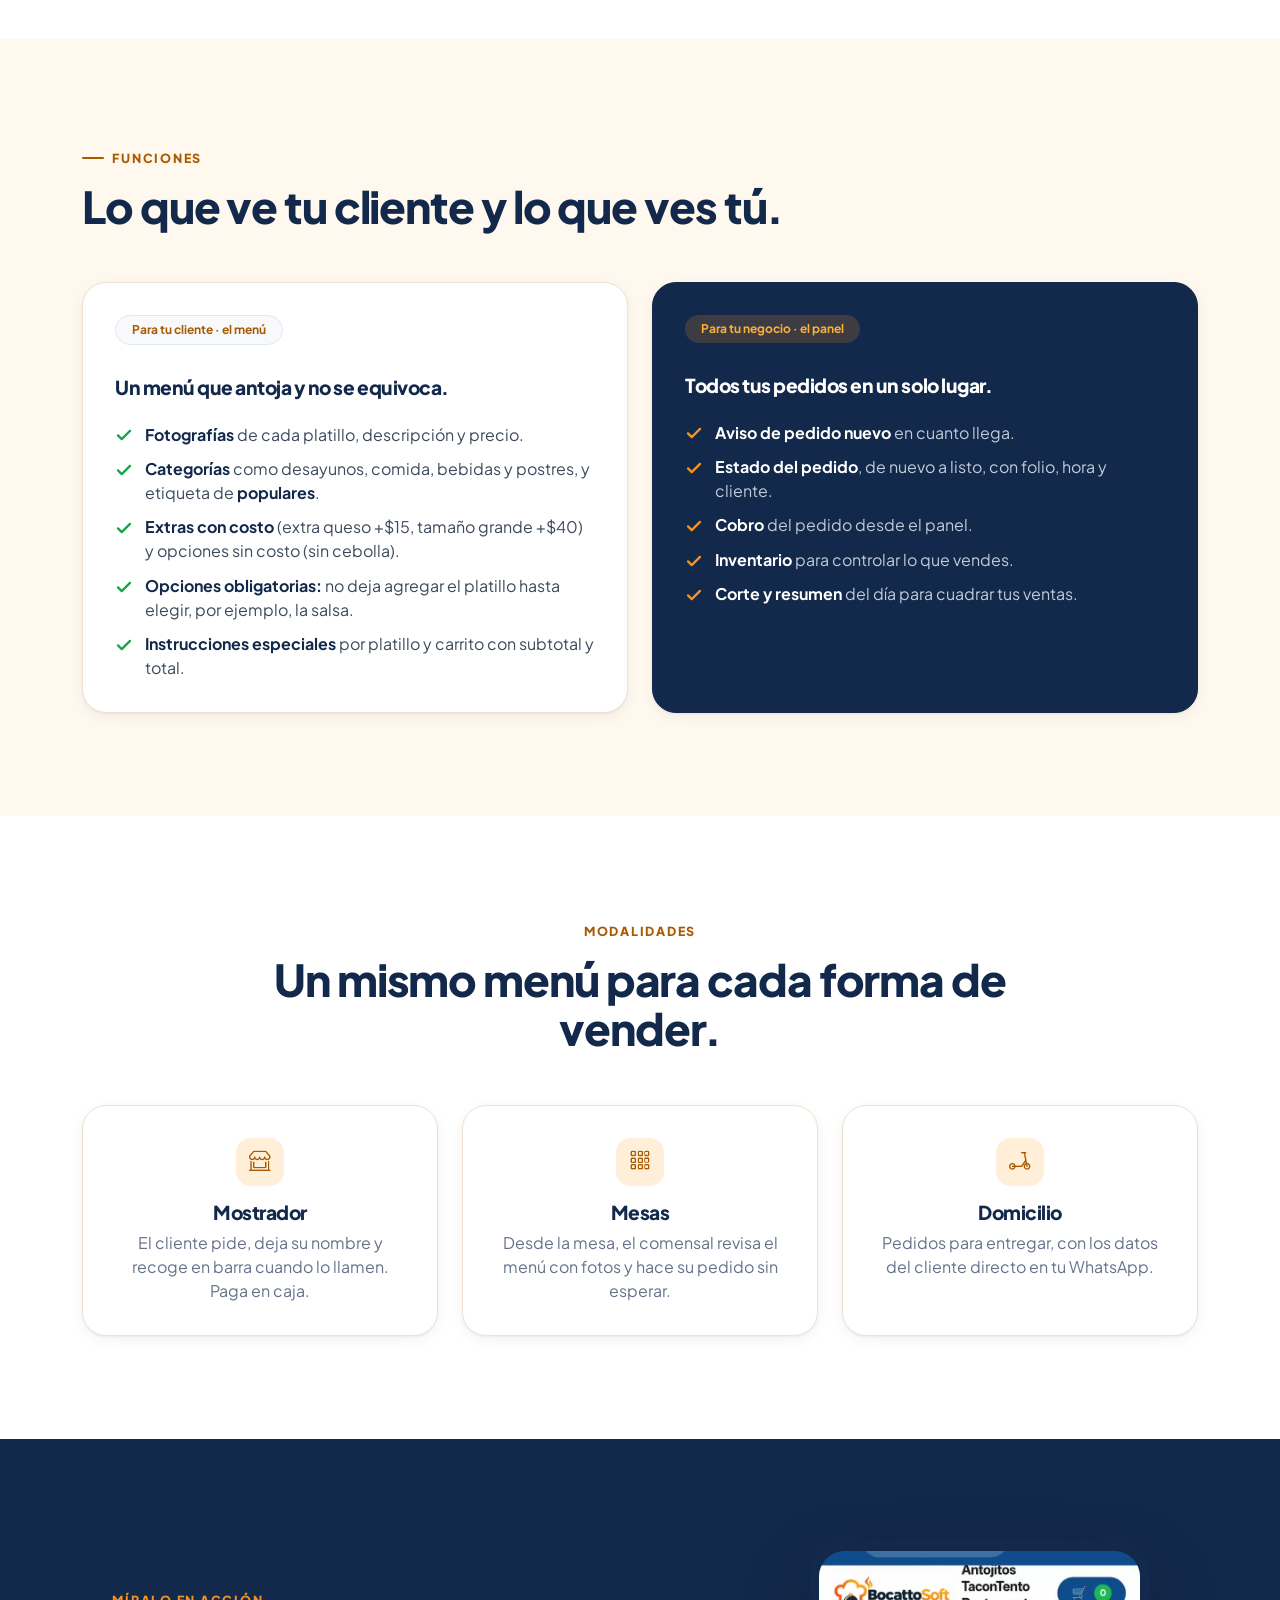
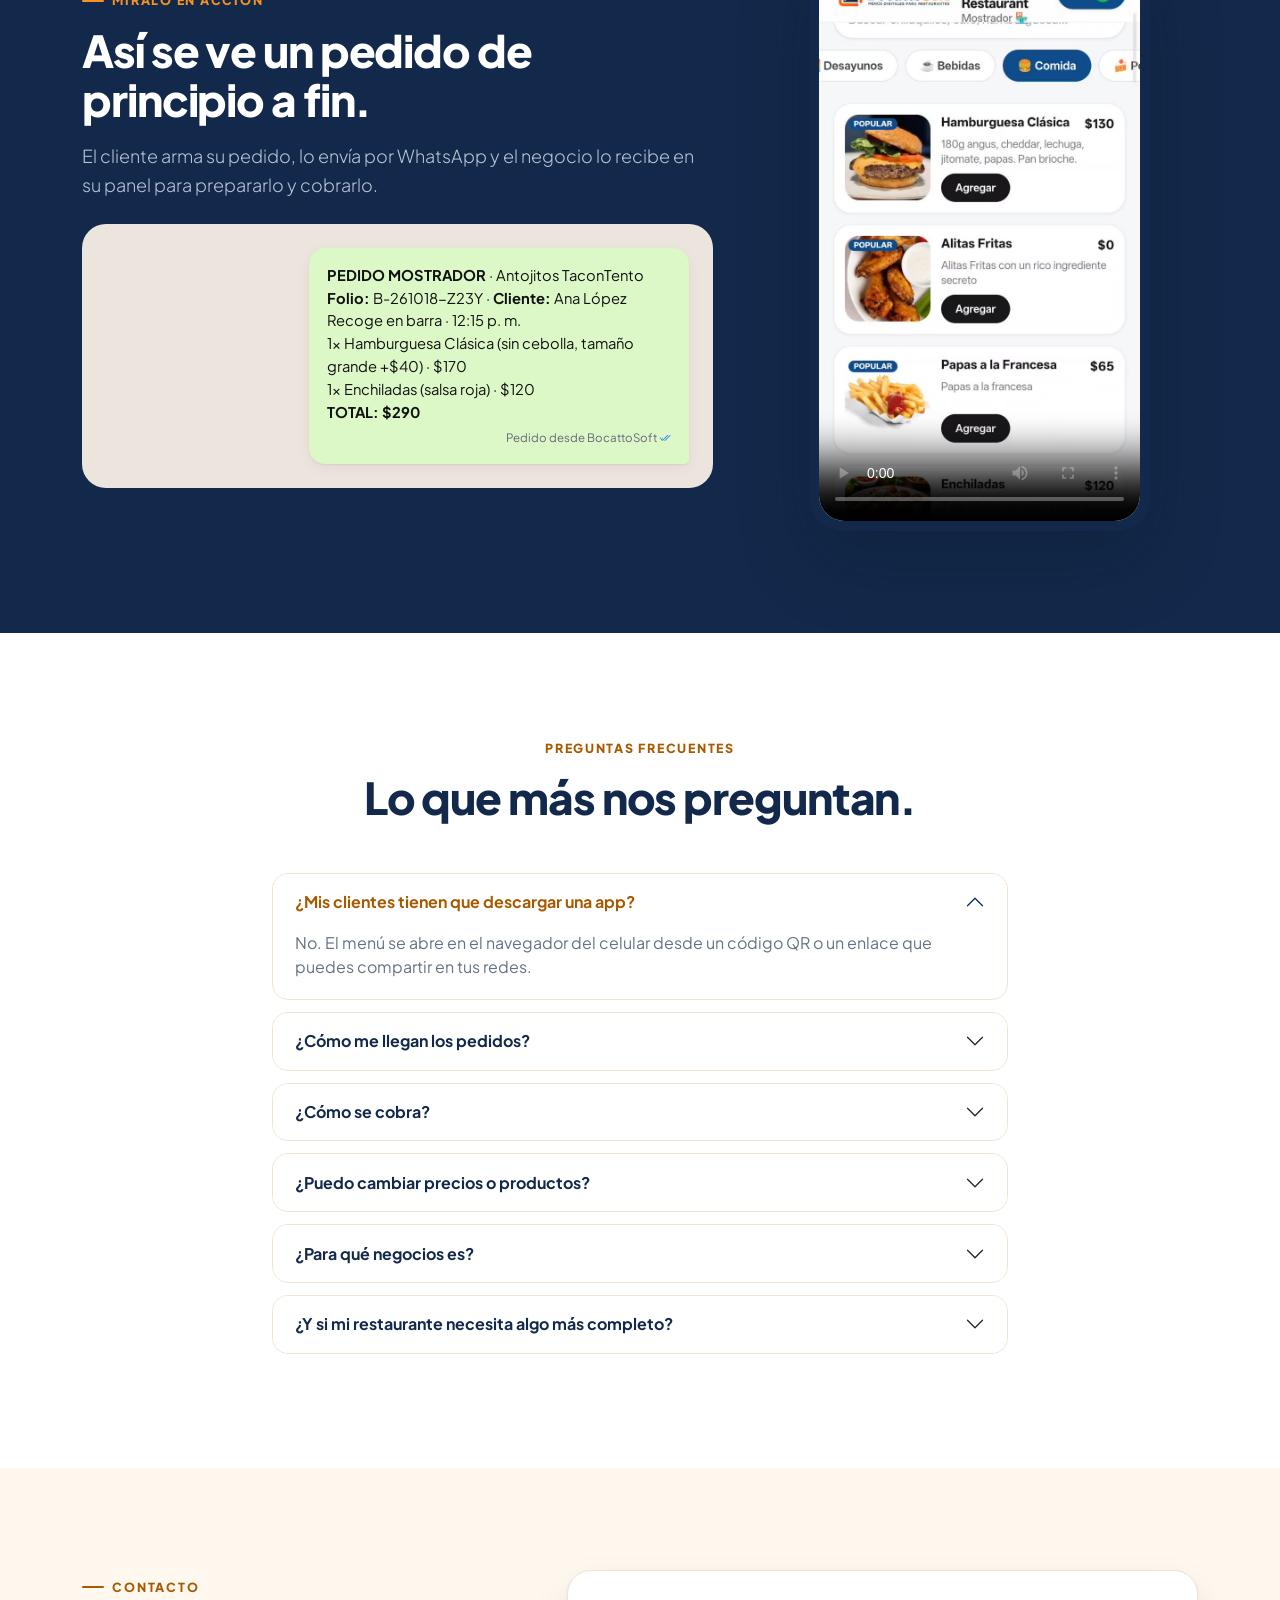
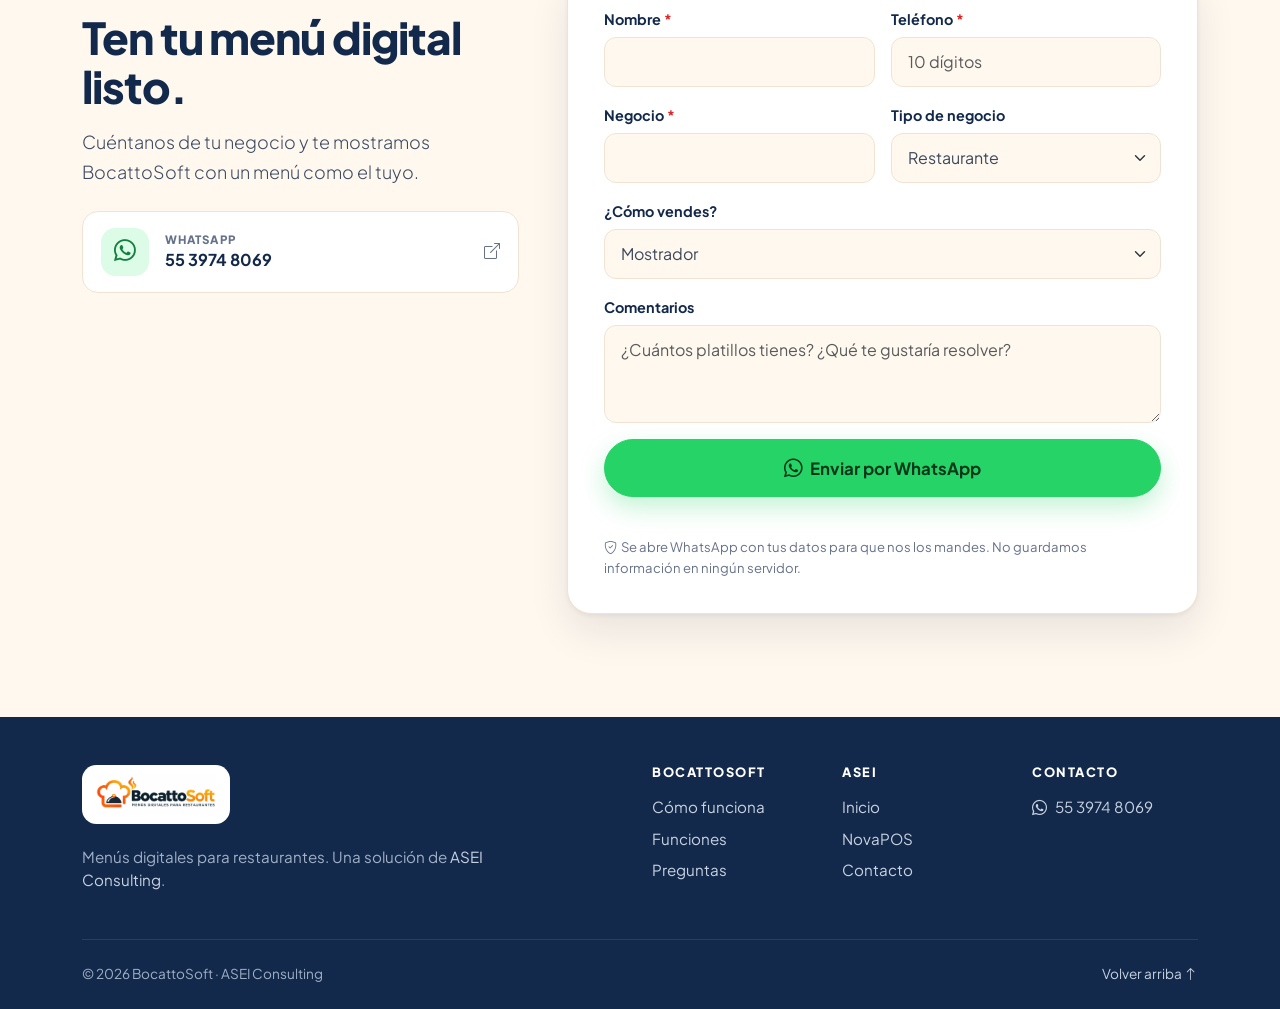
==== commit d55740bf: "Add files via upload" ====
--- a/bocattosoft.html
+++ b/bocattosoft.html
@@ -10,6 +10,7 @@
 <meta property="og:description" content="Tu menú con fotos y los pedidos directo a tu WhatsApp.">
 <meta property="og:image" content="assets/img/bocattosoft-video-poster.jpg">
 <link rel="icon" type="image/png" href="assets/img/bocattosoft-favicon.png">
+<meta name="google-site-verification" content="Ora2nHw2LonFVOQl0TD5UsiM161AynNG5OqxzYAiJio" />
 <link rel="preconnect" href="https://fonts.googleapis.com">
 <link rel="preconnect" href="https://fonts.gstatic.com" crossorigin>
 <link href="https://fonts.googleapis.com/css2?family=Plus+Jakarta+Sans:wght@400;500;600;700;800&display=swap" rel="stylesheet">
--- a/assets/css/asei.css
+++ b/assets/css/asei.css
@@ -0,0 +1,380 @@
+/* =========================================================
+   ASEI Consulting · sistema de diseño sobre Bootstrap 5.3
+   Cada página elige su marca con <body data-brand="...">:
+   asei (azul) · novapos (naranja) · bocatto (naranja + marino)
+   ========================================================= */
+
+:root {
+  --font-sans: "Plus Jakarta Sans", system-ui, -apple-system, "Segoe UI", Roboto, sans-serif;
+
+  /* Neutros */
+  --ink: #0f1b2d;
+  --ink-2: #3d4a5c;
+  --muted: #64748b;
+  --line: #e3e8ef;
+  --surface: #ffffff;
+  --surface-2: #f5f7fb;
+  --night: #0b1626;
+  --night-2: #13233a;
+  --ok: #16a34a;
+  --wa: #25d366;
+  --wa-ink: #075e2c;
+
+  /* Marca (ASEI por defecto) */
+  --brand: #1f6fe5;
+  --brand-600: #1559c2;
+  --brand-ink: #0f4aa8;
+  --brand-soft: #e8f1ff;
+  --brand-contrast: #ffffff;
+  --brand-glow: rgba(31, 111, 229, .28);
+
+  --radius: 1rem;
+  --radius-lg: 1.5rem;
+  --shadow-sm: 0 1px 2px rgba(15, 27, 45, .06), 0 4px 14px rgba(15, 27, 45, .05);
+  --shadow: 0 2px 4px rgba(15, 27, 45, .05), 0 18px 40px rgba(15, 27, 45, .09);
+  --shadow-lg: 0 30px 70px rgba(11, 22, 38, .28);
+  --nav-h: 72px;
+
+  /* Bootstrap */
+  --bs-body-font-family: var(--font-sans);
+  --bs-body-color: var(--ink-2);
+  --bs-body-bg: var(--surface);
+  --bs-emphasis-color: var(--ink);
+  --bs-border-color: var(--line);
+  --bs-link-color-rgb: 21, 89, 194;
+  --bs-link-hover-color-rgb: 15, 74, 168;
+  --bs-border-radius: .75rem;
+  --bs-border-radius-lg: 1rem;
+}
+
+body[data-brand="novapos"] {
+  --brand: #f28c28;
+  --brand-600: #e07a14;
+  --brand-ink: #a85508;
+  --brand-soft: #fff1e2;
+  --brand-contrast: #1c1b1a;
+  --brand-glow: rgba(242, 140, 40, .3);
+  --night: #1c1b1a;
+  --night-2: #2a2724;
+  --surface-2: #faf7f2;
+  --line: #ebe4d9;
+  --ink: #1c1b1a;
+  --ink-2: #47423c;
+  --muted: #6f675e;
+  --bs-link-color-rgb: 168, 85, 8;
+  --bs-link-hover-color-rgb: 120, 60, 5;
+}
+
+body[data-brand="bocatto"] {
+  --brand: #f7931e;
+  --brand-600: #e57f08;
+  --brand-ink: #a85a00;
+  --brand-soft: #ffefd9;
+  --brand-contrast: #13294b;
+  --brand-glow: rgba(247, 147, 30, .3);
+  --night: #13294b;
+  --night-2: #1b3660;
+  --surface-2: #fff8ef;
+  --line: #f0e3d2;
+  --ink: #13294b;
+  --ink-2: #3c4a63;
+  --muted: #66728a;
+  --bs-link-color-rgb: 168, 90, 0;
+  --bs-link-hover-color-rgb: 120, 64, 0;
+}
+
+/* ---------- Base ---------- */
+html { scroll-behavior: smooth; scroll-padding-top: calc(var(--nav-h) + 12px); }
+body { font-family: var(--font-sans); -webkit-font-smoothing: antialiased; text-rendering: optimizeLegibility; }
+h1, h2, h3, h4, h5, .h1, .h2, .h3, .h4, .h5 { color: var(--ink); font-weight: 800; letter-spacing: -.025em; line-height: 1.12; }
+.display-title { font-size: clamp(2.4rem, 5.2vw, 4rem); letter-spacing: -.04em; line-height: 1.04; }
+.section-title { font-size: clamp(1.9rem, 3.6vw, 2.75rem); }
+.lead { color: var(--ink-2); font-size: clamp(1.05rem, 1.4vw, 1.2rem); line-height: 1.65; }
+.text-muted-2 { color: var(--muted) !important; }
+.text-brand { color: var(--brand-ink) !important; }
+.text-brand-bright { color: var(--brand) !important; }
+.bg-surface-2 { background: var(--surface-2) !important; }
+.bg-night { background: var(--night) !important; color: #dbe3ee; }
+.bg-night h1, .bg-night h2, .bg-night h3, .bg-night h4, .bg-night h5 { color: #fff; }
+.bg-night .lead, .bg-night .text-muted-2 { color: #b9c5d6 !important; }
+body[data-brand="novapos"] .bg-night .lead, body[data-brand="novapos"] .bg-night .text-muted-2 { color: #d6d0c8 !important; }
+:focus-visible { outline: 3px solid var(--brand); outline-offset: 3px; }
+::selection { background: var(--brand-soft); color: var(--ink); }
+
+.skip-link { position: absolute; left: 1rem; top: -100px; z-index: 2000; background: var(--ink); color: #fff; padding: .6rem 1rem; border-radius: .5rem; font-weight: 700; }
+.skip-link:focus { top: 1rem; color: #fff; }
+
+.section { padding: clamp(4rem, 8vw, 6.5rem) 0; }
+.section-sm { padding: clamp(2.5rem, 5vw, 3.5rem) 0; }
+
+.eyebrow { display: inline-flex; align-items: center; gap: .5rem; font-size: .78rem; font-weight: 800; letter-spacing: .14em; text-transform: uppercase; color: var(--brand-ink); }
+.eyebrow::before { content: ""; width: 1.4rem; height: 2px; background: currentColor; border-radius: 2px; }
+.bg-night .eyebrow { color: var(--brand); }
+body[data-brand="asei"] .bg-night .eyebrow { color: #7fb2ff; }
+.section-head { max-width: 46rem; margin-bottom: clamp(2.25rem, 4vw, 3.25rem); }
+.section-head.text-center { margin-left: auto; margin-right: auto; }
+.section-head .eyebrow { margin-bottom: .9rem; }
+.section-head.text-center .eyebrow::before { display: none; }
+
+/* ---------- Botones ---------- */
+.btn { --bs-btn-font-weight: 700; --bs-btn-padding-y: .8rem; --bs-btn-padding-x: 1.4rem; --bs-btn-border-radius: 999px; display: inline-flex; align-items: center; justify-content: center; gap: .5rem; transition: transform .15s ease, box-shadow .15s ease, background-color .15s ease, color .15s ease; }
+.btn:hover { transform: translateY(-1px); }
+.btn:active { transform: translateY(0); }
+.btn-lg { --bs-btn-padding-y: .95rem; --bs-btn-padding-x: 1.75rem; --bs-btn-font-size: 1.05rem; }
+.btn-sm { --bs-btn-padding-y: .5rem; --bs-btn-padding-x: 1rem; }
+.btn-brand { --bs-btn-color: var(--brand-contrast); --bs-btn-bg: var(--brand); --bs-btn-border-color: var(--brand); --bs-btn-hover-color: var(--brand-contrast); --bs-btn-hover-bg: var(--brand-600); --bs-btn-hover-border-color: var(--brand-600); --bs-btn-active-color: var(--brand-contrast); --bs-btn-active-bg: var(--brand-600); --bs-btn-active-border-color: var(--brand-600); box-shadow: 0 10px 24px var(--brand-glow); }
+.btn-ink { --bs-btn-color: #fff; --bs-btn-bg: var(--ink); --bs-btn-border-color: var(--ink); --bs-btn-hover-color: #fff; --bs-btn-hover-bg: #000; --bs-btn-hover-border-color: #000; --bs-btn-active-bg: #000; }
+.btn-outline-ink { --bs-btn-color: var(--ink); --bs-btn-border-color: var(--ink); --bs-btn-hover-color: #fff; --bs-btn-hover-bg: var(--ink); --bs-btn-hover-border-color: var(--ink); --bs-btn-active-bg: var(--ink); --bs-btn-active-color: #fff; --bs-btn-border-width: 2px; }
+.btn-outline-light { --bs-btn-border-width: 2px; --bs-btn-border-color: rgba(255, 255, 255, .35); }
+.btn-wa { --bs-btn-color: #04361a; --bs-btn-bg: var(--wa); --bs-btn-border-color: var(--wa); --bs-btn-hover-color: #04361a; --bs-btn-hover-bg: #3ee07a; --bs-btn-hover-border-color: #3ee07a; --bs-btn-active-bg: #1ebe5a; --bs-btn-active-color: #04361a; box-shadow: 0 10px 24px rgba(37, 211, 102, .28); }
+.btn .bi { font-size: 1.1em; line-height: 1; }
+.link-arrow { font-weight: 700; text-decoration: none; display: inline-flex; align-items: center; gap: .35rem; }
+.link-arrow .bi { transition: transform .15s; }
+.link-arrow:hover .bi { transform: translateX(3px); }
+
+/* ---------- Barra superior (subsitios) ---------- */
+.parent-bar { background: var(--night); color: #c7d0dc; font-size: .82rem; }
+.parent-bar a { color: #fff; text-decoration: none; font-weight: 600; }
+.parent-bar a:hover { color: var(--brand); }
+.parent-bar .container { min-height: 38px; }
+
+/* ---------- Navbar ---------- */
+.site-nav { min-height: var(--nav-h); background: rgba(255, 255, 255, .86); backdrop-filter: saturate(180%) blur(14px); -webkit-backdrop-filter: saturate(180%) blur(14px); border-bottom: 1px solid transparent; transition: border-color .2s, box-shadow .2s, background-color .2s; }
+.site-nav.is-scrolled { border-bottom-color: var(--line); box-shadow: 0 6px 24px rgba(15, 27, 45, .06); background: rgba(255, 255, 255, .95); }
+.site-nav .navbar-brand img { height: 42px; width: auto; }
+.site-nav .nav-link { font-weight: 600; color: var(--ink-2); padding: .5rem .9rem !important; border-radius: 999px; }
+.site-nav .nav-link:hover { color: var(--ink); background: var(--surface-2); }
+.site-nav .nav-link.active { color: var(--brand-ink); background: var(--brand-soft); }
+.site-nav .navbar-toggler { border: 0; padding: .5rem; border-radius: .75rem; }
+.site-nav .navbar-toggler:focus { box-shadow: 0 0 0 3px var(--brand-soft); }
+.brand-tag { font-size: .68rem; font-weight: 700; letter-spacing: .14em; text-transform: uppercase; color: var(--muted); border-left: 1px solid var(--line); padding-left: .85rem; margin-left: .25rem; line-height: 1.2; }
+@media (max-width: 991.98px) {
+  .site-nav .navbar-collapse { padding: .75rem 0 1rem; }
+  .site-nav .nav-link { padding: .75rem 1rem !important; }
+  .site-nav .navbar-nav { gap: .15rem; }
+  .site-nav .nav-cta { margin-top: .75rem; width: 100%; }
+}
+
+/* ---------- Hero ---------- */
+.hero { position: relative; overflow: hidden; padding: clamp(3.5rem, 7vw, 6rem) 0 clamp(4rem, 8vw, 6.5rem); }
+.hero-night { background: radial-gradient(1200px 600px at 85% -10%, var(--brand-glow), transparent 60%), linear-gradient(180deg, var(--night) 0%, var(--night-2) 100%); color: #dbe3ee; }
+.hero-night .display-title { color: #fff; }
+.hero-night .lead { color: #c3cedd; }
+body[data-brand="novapos"] .hero-night .lead { color: #ddd6cd; }
+.hero-light { background: radial-gradient(900px 500px at 90% 0%, var(--brand-soft), transparent 65%), var(--surface-2); }
+.hero .highlight { color: var(--brand); }
+.hero-light .highlight { color: var(--brand-600); }
+.hero-checks { list-style: none; padding: 0; margin: 0; display: flex; flex-wrap: wrap; gap: .5rem 1.5rem; font-size: .95rem; font-weight: 600; }
+.hero-checks li { display: inline-flex; align-items: center; gap: .45rem; }
+.hero-checks .bi { color: var(--ok); }
+.hero-night .hero-checks { color: #c3cedd; }
+.hero-light .hero-checks { color: var(--ink-2); }
+
+/* Panel de portafolio (hero de ASEI) */
+.portfolio-card { background: rgba(255, 255, 255, .06); border: 1px solid rgba(255, 255, 255, .12); border-radius: var(--radius-lg); padding: 1.25rem; box-shadow: var(--shadow-lg); backdrop-filter: blur(6px); }
+.portfolio-card .pc-head { display: flex; align-items: center; justify-content: space-between; color: #9fb1c8; font-size: .75rem; font-weight: 700; letter-spacing: .14em; text-transform: uppercase; padding: .25rem .5rem 1rem; }
+.portfolio-card .dots i { width: .6rem; height: .6rem; border-radius: 50%; background: rgba(255, 255, 255, .25); display: inline-block; margin-right: .3rem; }
+.pc-item { display: flex; align-items: center; gap: 1rem; background: #fff; border-radius: var(--radius); padding: .9rem 1rem; text-decoration: none; color: var(--ink); transition: transform .15s, box-shadow .15s; }
+.pc-item + .pc-item { margin-top: .75rem; }
+.pc-item:hover { transform: translateX(4px); box-shadow: 0 10px 24px rgba(0, 0, 0, .2); color: var(--ink); }
+.pc-logo { width: 104px; height: 52px; flex: none; display: grid; place-items: center; background: var(--surface-2); border-radius: .75rem; padding: .35rem .5rem; }
+.pc-logo img { max-width: 100%; max-height: 100%; object-fit: contain; }
+.pc-item b { display: block; font-size: 1rem; }
+.pc-item small { color: var(--muted); font-weight: 500; }
+.pc-item .bi-arrow-right { margin-left: auto; color: var(--muted); }
+
+/* ---------- Tarjetas ---------- */
+.card-soft { background: var(--surface); border: 1px solid var(--line); border-radius: var(--radius-lg); box-shadow: var(--shadow-sm); padding: clamp(1.4rem, 2.5vw, 2rem); height: 100%; transition: transform .2s, box-shadow .2s, border-color .2s; }
+.card-hover:hover { transform: translateY(-4px); box-shadow: var(--shadow); }
+.icon-tile { width: 3rem; height: 3rem; border-radius: .9rem; display: inline-grid; place-items: center; background: var(--brand-soft); color: var(--brand-ink); font-size: 1.35rem; flex: none; }
+.icon-tile-sm { width: 2.5rem; height: 2.5rem; font-size: 1.1rem; border-radius: .75rem; }
+.card-soft h3 { font-size: 1.2rem; margin: 1rem 0 .5rem; }
+.card-soft p { color: var(--muted); margin: 0; }
+.card-dark { background: var(--night); border-color: var(--night); color: #dbe3ee; }
+.card-dark h3 { color: #fff; }
+.card-dark p, .card-dark li { color: #c0cad8; }
+.card-dark .icon-tile { background: var(--brand); color: var(--brand-contrast); }
+
+.check-list { list-style: none; padding: 0; margin: 0; display: grid; gap: .65rem; }
+.check-list li { display: grid; grid-template-columns: 1.4rem 1fr; gap: .5rem; align-items: start; }
+.check-list li::before { content: ""; width: 1.15rem; height: 1.15rem; margin-top: .22rem; background-color: var(--ok); -webkit-mask: var(--ico-check) center / contain no-repeat; mask: var(--ico-check) center / contain no-repeat; }
+.check-list li.plus::before { background-color: var(--brand-ink); -webkit-mask-image: var(--ico-plus); mask-image: var(--ico-plus); }
+.card-dark .check-list li::before { background-color: var(--brand); }
+:root {
+  --ico-check: url("data:image/svg+xml,%3Csvg xmlns='http://www.w3.org/2000/svg' viewBox='0 0 24 24' fill='none' stroke='black' stroke-width='3' stroke-linecap='round' stroke-linejoin='round'%3E%3Cpath d='M4 12.5l5 5L20 6.5'/%3E%3C/svg%3E");
+  --ico-plus: url("data:image/svg+xml,%3Csvg xmlns='http://www.w3.org/2000/svg' viewBox='0 0 24 24' fill='none' stroke='black' stroke-width='3' stroke-linecap='round'%3E%3Cpath d='M12 5v14M5 12h14'/%3E%3C/svg%3E");
+}
+.check-list b { color: var(--ink); }
+.card-dark .check-list b { color: #fff; }
+
+/* Producto (ASEI) */
+.product-card { display: flex; flex-direction: column; }
+.product-card .pc-top { display: flex; align-items: center; justify-content: space-between; gap: 1rem; }
+.product-card .product-logo { height: 54px; display: flex; align-items: center; }
+.product-card .product-logo img { max-height: 54px; max-width: 170px; object-fit: contain; }
+.product-card .badge-tag { font-size: .68rem; font-weight: 800; letter-spacing: .12em; text-transform: uppercase; padding: .4rem .7rem; border-radius: 999px; background: var(--tone-soft); color: var(--tone); }
+.product-card h3 { font-size: 1.45rem; margin: 1.4rem 0 .6rem; }
+.product-card h3 span { color: var(--tone); }
+.product-card .check-list { font-size: .95rem; margin: 1.25rem 0 1.75rem; }
+.product-card .check-list li::before { background-color: var(--tone); }
+.product-card .actions { margin-top: auto; display: grid; gap: .6rem; padding-top: 1.25rem; border-top: 1px solid var(--line); }
+.product-card .actions .btn { width: 100%; }
+.tone-nova { --tone: #c46a0f; --tone-soft: #fff1e2; --tone-bg: #f28c28; }
+.tone-bocatto { --tone: #0f7a6c; --tone-soft: #e3f6f2; --tone-bg: #13a08d; }
+.tone-efac { --tone: #6b47c2; --tone-soft: #efe9ff; --tone-bg: #7657c7; }
+.product-card .btn-tone { --bs-btn-color: #fff; --bs-btn-bg: var(--tone-bg); --bs-btn-border-color: var(--tone-bg); --bs-btn-hover-color: #fff; --bs-btn-hover-bg: var(--tone); --bs-btn-hover-border-color: var(--tone); --bs-btn-active-bg: var(--tone); --bs-btn-active-color: #fff; }
+.tone-nova .btn-tone { --bs-btn-color: #1c1b1a; --bs-btn-hover-color: #fff; }
+.product-card .btn-tone-outline { --bs-btn-color: var(--tone); --bs-btn-border-color: var(--line); --bs-btn-hover-color: var(--tone); --bs-btn-hover-bg: var(--tone-soft); --bs-btn-hover-border-color: var(--tone-soft); --bs-btn-active-bg: var(--tone-soft); --bs-btn-active-color: var(--tone); --bs-btn-border-width: 2px; }
+
+/* Pasos */
+.steps { counter-reset: step; }
+.step { position: relative; padding-top: 3.25rem; }
+.step::before { counter-increment: step; content: counter(step, decimal-leading-zero); position: absolute; top: 0; left: 0; font-weight: 800; font-size: .9rem; color: var(--brand-ink); background: var(--brand-soft); border-radius: .6rem; padding: .35rem .6rem; }
+.bg-night .step::before { color: var(--brand-contrast); background: var(--brand); }
+.step h3 { font-size: 1.15rem; margin-bottom: .4rem; }
+.step p { color: var(--muted); margin: 0; }
+.bg-night .step p { color: #c0cad8; }
+.steps-line > [class*="col"] { position: relative; }
+@media (min-width: 992px) {
+  .steps-line > [class*="col"]:not(:last-child) .step::after { content: ""; position: absolute; top: 1rem; left: 3.6rem; right: -.5rem; height: 2px; background: linear-gradient(90deg, var(--line), transparent); }
+  .bg-night .steps-line > [class*="col"]:not(:last-child) .step::after { background: linear-gradient(90deg, rgba(255, 255, 255, .18), transparent); }
+}
+
+/* Franja de segmentos */
+.segment-strip { border-top: 1px solid var(--line); border-bottom: 1px solid var(--line); background: var(--surface); }
+.segment-strip .item { display: inline-flex; align-items: center; gap: .55rem; font-weight: 700; color: var(--ink-2); white-space: nowrap; }
+.segment-strip .bi { color: var(--brand); font-size: 1.2rem; }
+
+/* Banda CTA */
+.cta-band { background: linear-gradient(120deg, var(--brand-600), var(--brand)); color: var(--brand-contrast); border-radius: var(--radius-lg); padding: clamp(2rem, 4vw, 3rem); position: relative; overflow: hidden; }
+.cta-band::after { content: ""; position: absolute; width: 380px; height: 380px; border-radius: 50%; right: -120px; top: -160px; background: rgba(255, 255, 255, .14); }
+.cta-band h2 { color: var(--brand-contrast); }
+.cta-band p { color: var(--brand-contrast); opacity: .85; }
+.cta-band > * { position: relative; z-index: 1; }
+
+/* Video */
+.video-frame { background: var(--night); border-radius: var(--radius-lg); padding: .6rem; box-shadow: var(--shadow-lg); }
+.video-frame video { display: block; width: 100%; border-radius: calc(var(--radius-lg) - .4rem); background: #000; }
+.video-frame.vertical { max-width: 340px; margin: 0 auto; border-radius: 2rem; }
+.video-frame.vertical video { aspect-ratio: 9 / 16; object-fit: cover; border-radius: 1.6rem; }
+
+/* Planes */
+.plan { position: relative; display: flex; flex-direction: column; }
+.plan .plan-name { font-size: 1.5rem; margin: 0; }
+.plan .plan-for { color: var(--muted); margin: .4rem 0 1.4rem; }
+.plan .check-list { margin-bottom: 1.75rem; font-size: .97rem; }
+.plan .btn { margin-top: auto; width: 100%; }
+.plan.featured { border: 2px solid var(--brand); box-shadow: 0 24px 50px var(--brand-glow); }
+.plan .ribbon { position: absolute; top: -.85rem; left: 1.75rem; background: var(--brand); color: var(--brand-contrast); font-size: .75rem; font-weight: 800; padding: .3rem .8rem; border-radius: 999px; }
+@media (min-width: 992px) { .plan.featured { transform: translateY(-.75rem); } }
+
+/* FAQ (accordion) */
+.faq .accordion-item { border: 1px solid var(--line); border-radius: var(--radius) !important; overflow: hidden; margin-bottom: .75rem; background: var(--surface); }
+.faq .accordion-button { font-weight: 700; color: var(--ink); padding: 1.15rem 1.35rem; background: var(--surface); box-shadow: none; }
+.faq .accordion-button:not(.collapsed) { color: var(--brand-ink); background: var(--surface); }
+.faq .accordion-button:focus { box-shadow: inset 0 0 0 3px var(--brand-soft); }
+.faq .accordion-body { color: var(--muted); padding: 0 1.35rem 1.25rem; }
+
+/* Formularios */
+.form-card { background: var(--surface); border: 1px solid var(--line); border-radius: var(--radius-lg); box-shadow: var(--shadow); padding: clamp(1.4rem, 3vw, 2.25rem); }
+.form-label { font-weight: 700; font-size: .9rem; color: var(--ink); margin-bottom: .4rem; }
+.form-label .req { color: #dc2626; }
+.form-control, .form-select { border-radius: .75rem; padding: .75rem 1rem; border-color: var(--line); background-color: var(--surface-2); font-size: 1rem; }
+.form-control:focus, .form-select:focus { border-color: var(--brand); box-shadow: 0 0 0 .25rem var(--brand-soft); background-color: #fff; }
+.form-hint { font-size: .82rem; color: var(--muted); }
+.form-status { font-size: .9rem; font-weight: 600; color: var(--ok); min-height: 1.25rem; }
+
+.contact-item { display: flex; align-items: center; gap: 1rem; padding: 1rem 1.1rem; border: 1px solid var(--line); border-radius: var(--radius); background: var(--surface); text-decoration: none; color: var(--ink); transition: border-color .15s, box-shadow .15s; }
+a.contact-item:hover { border-color: var(--brand); box-shadow: var(--shadow-sm); color: var(--ink); }
+.contact-item small { display: block; font-size: .72rem; font-weight: 800; letter-spacing: .1em; text-transform: uppercase; color: var(--muted); }
+.contact-item strong { font-size: 1.02rem; word-break: break-word; }
+.contact-item .icon-wa { background: #dcfce7; color: #15803d; }
+
+/* Pie */
+.site-footer { background: var(--night); color: #9fb0c6; font-size: .95rem; }
+body[data-brand="novapos"] .site-footer { color: #b8b0a6; }
+.site-footer h6 { color: #fff; font-size: .8rem; letter-spacing: .12em; text-transform: uppercase; font-weight: 800; margin-bottom: 1rem; }
+.site-footer a { color: #c7d2e0; text-decoration: none; }
+.site-footer a:hover { color: #fff; }
+.site-footer .footer-logo { background: #fff; border-radius: .9rem; padding: .6rem .9rem; display: inline-block; }
+.site-footer .footer-logo img { height: 40px; width: auto; display: block; }
+.site-footer .footer-bottom { border-top: 1px solid rgba(255, 255, 255, .1); font-size: .85rem; }
+.site-footer ul { list-style: none; padding: 0; margin: 0; display: grid; gap: .55rem; }
+
+/* WhatsApp flotante y volver arriba */
+.fab-wa { position: fixed; right: 1.25rem; bottom: 1.25rem; z-index: 1030; width: 3.6rem; height: 3.6rem; border-radius: 50%; background: var(--wa); color: #fff; display: grid; place-items: center; font-size: 1.7rem; box-shadow: 0 12px 28px rgba(37, 211, 102, .45); transition: transform .15s; }
+.fab-wa:hover { transform: scale(1.06); color: #fff; }
+.fab-top { position: fixed; right: 1.65rem; bottom: 5.6rem; z-index: 1030; width: 2.8rem; height: 2.8rem; border-radius: 50%; background: var(--surface); color: var(--ink); border: 1px solid var(--line); display: grid; place-items: center; box-shadow: var(--shadow-sm); opacity: 0; pointer-events: none; transform: translateY(8px); transition: opacity .2s, transform .2s; }
+.fab-top.show { opacity: 1; pointer-events: auto; transform: none; }
+
+/* Aparición al hacer scroll */
+.reveal { opacity: 0; transform: translateY(18px); transition: opacity .6s ease, transform .6s ease; }
+.reveal.in { opacity: 1; transform: none; }
+@media (prefers-reduced-motion: reduce) {
+  html { scroll-behavior: auto; }
+  .reveal { opacity: 1; transform: none; transition: none; }
+  .btn, .card-hover, .pc-item, .fab-wa { transition: none; }
+}
+
+/* ---------- Maquetas de producto ---------- */
+/* NovaPOS: pantalla del sistema */
+.np-mock { background: var(--night); border-radius: 1.4rem; padding: 1rem; box-shadow: var(--shadow-lg); color: #f5f2ec; }
+.np-mock .bar { display: flex; justify-content: space-between; align-items: center; font-size: .78rem; color: #a8a29e; margin-bottom: .85rem; }
+.np-mock .bar b { color: #f5f2ec; font-size: .9rem; }
+.np-mock .dots i { width: .55rem; height: .55rem; border-radius: 50%; background: #44403c; display: inline-block; margin-right: .3rem; }
+.np-tables { display: grid; grid-template-columns: repeat(3, 1fr); gap: .55rem; }
+.np-tbl { border-radius: .7rem; padding: .65rem .6rem; font-size: .72rem; background: #2a2826; border: 1px solid #3a3734; line-height: 1.3; }
+.np-tbl strong { display: block; font-size: 1.05rem; color: #f5f2ec; }
+.np-tbl.busy { background: rgba(242, 140, 40, .16); border-color: #f28c28; } .np-tbl.busy span { color: #fbbf75; }
+.np-tbl.free span { color: #86efac; }
+.np-tbl.res { border-style: dashed; } .np-tbl.res span { color: #a8a29e; }
+.np-ticket { background: #fff; color: #1c1b1a; border-radius: .8rem; padding: .85rem; font-size: .8rem; display: grid; gap: .45rem; }
+.np-ticket .t-head { display: flex; justify-content: space-between; align-items: center; font-weight: 800; border-bottom: 1px dashed #e7e1d6; padding-bottom: .45rem; }
+.np-ticket .row-i { display: flex; justify-content: space-between; gap: .5rem; }
+.np-ticket small { display: block; color: #6f675e; font-size: .68rem; }
+.np-ticket .total { border-top: 1px dashed #e7e1d6; padding-top: .45rem; font-weight: 800; display: flex; justify-content: space-between; font-size: .95rem; }
+.np-pill { font-size: .66rem; font-weight: 800; padding: .15rem .5rem; border-radius: 999px; background: #fff1e2; color: #a85508; }
+.np-kds { margin-top: .75rem; display: grid; grid-template-columns: repeat(3, 1fr); gap: .55rem; }
+.np-kds div { background: #2a2826; border-radius: .6rem; padding: .55rem .6rem; font-size: .72rem; border-top: 3px solid #57534e; color: #d6d3d1; }
+.np-kds div.prep { border-top-color: #f28c28; } .np-kds div.ok { border-top-color: #2f9e5b; }
+.np-kds b { display: block; color: #f5f2ec; }
+.ticket-print { background: #faf7f2; border: 1px solid var(--line); border-radius: 1rem; padding: 1.4rem; font-family: "Courier New", monospace; font-size: .9rem; line-height: 1.55; max-width: 300px; margin: 0 auto; color: #1c1b1a; }
+.ticket-print hr { border: 0; border-top: 1px dashed #a8a29e; margin: .5rem 0; opacity: 1; }
+.qr-tile { border: 1px solid var(--line); border-radius: 1rem; padding: 1.25rem .75rem; text-align: center; background: var(--surface); }
+.qr-tile .bi { font-size: 2.6rem; color: var(--ink); }
+.qr-tile b { display: block; margin-top: .35rem; color: var(--ink); }
+.qr-tile small { color: var(--muted); }
+
+/* BocattoSoft: teléfono */
+.phone-stage { position: relative; display: grid; place-items: center; padding: 1rem 0 2rem; }
+.phone-stage::before { content: ""; position: absolute; width: min(440px, 90%); aspect-ratio: 1; border-radius: 50%; background: radial-gradient(circle, var(--brand-soft), transparent 70%); }
+.phone { position: relative; width: 290px; background: var(--night); border-radius: 2.6rem; padding: .7rem; box-shadow: var(--shadow-lg); }
+.phone .screen { background: #f6f7fb; border-radius: 2rem; overflow: hidden; }
+.ph-head { background: #fff; padding: .9rem .9rem .6rem; display: flex; justify-content: space-between; align-items: center; }
+.ph-head b { font-size: .82rem; line-height: 1.2; color: #13294b; }
+.ph-head small { display: block; color: #66728a; font-size: .68rem; font-weight: 500; }
+.ph-cart { background: #1d4f91; color: #fff; border-radius: 999px; padding: .3rem .7rem; font-size: .72rem; font-weight: 700; display: inline-flex; gap: .35rem; align-items: center; }
+.ph-cart i { font-style: normal; background: #16a34a; border-radius: 50%; width: 1.1rem; height: 1.1rem; display: inline-grid; place-items: center; font-size: .65rem; }
+.ph-chips { display: flex; gap: .35rem; padding: .6rem .9rem; overflow: hidden; }
+.ph-chips span { font-size: .68rem; font-weight: 700; padding: .3rem .6rem; border-radius: 999px; background: #fff; border: 1px solid #e3e6ef; white-space: nowrap; color: #13294b; }
+.ph-chips span.on { background: #1d4f91; color: #fff; border-color: #1d4f91; }
+.ph-dish { background: #fff; margin: 0 .75rem .6rem; border-radius: .9rem; padding: .6rem; display: grid; grid-template-columns: 3.8rem 1fr; gap: .6rem; color: #13294b; }
+.ph-dish .ph { width: 3.8rem; height: 3.8rem; border-radius: .6rem; display: grid; place-items: center; font-size: 1.9rem; position: relative; }
+.ph-dish .ph em { position: absolute; top: .2rem; left: .2rem; font-style: normal; font-size: .48rem; font-weight: 800; background: #1d4f91; color: #fff; padding: .05rem .3rem; border-radius: .35rem; }
+.ph-dish b { font-size: .74rem; display: flex; justify-content: space-between; }
+.ph-dish p { font-size: .62rem; color: #66728a; line-height: 1.35; margin: .1rem 0 .35rem; }
+.ph-dish .add { display: inline-block; background: #13294b; color: #fff; font-size: .62rem; font-weight: 700; padding: .2rem .7rem; border-radius: 999px; }
+.ph-toast { position: absolute; right: -1rem; bottom: 4rem; background: #fff; border-radius: .9rem; padding: .6rem .9rem; box-shadow: var(--shadow); font-size: .82rem; font-weight: 700; display: flex; gap: .6rem; align-items: center; border: 1px solid var(--line); color: var(--ink); }
+.ph-toast .dot { width: 2rem; height: 2rem; border-radius: 50%; background: var(--wa); display: grid; place-items: center; color: #fff; }
+.ph-toast small { display: block; color: var(--muted); font-weight: 500; font-size: .7rem; }
+@media (max-width: 575.98px) {
+  .phone { width: 260px; }
+  .ph-toast { right: 50%; transform: translateX(50%); bottom: -.5rem; white-space: nowrap; }
+}
+.wa-bubble { background: #dcf8c6; color: #111; border-radius: 1rem 1rem .3rem 1rem; padding: 1rem 1.1rem; font-size: .92rem; line-height: 1.55; max-width: 380px; box-shadow: var(--shadow-sm); }
+.wa-bubble small { display: block; text-align: right; color: #667; font-size: .72rem; margin-top: .35rem; }
+.wa-chat { background: #ece5dd; border-radius: var(--radius-lg); padding: 1.5rem; display: flex; justify-content: flex-end; }
+
+/* Ajustes finos */
+.product-card .badge-tag { white-space: nowrap; }
+.cta-band h2 { font-size: clamp(1.6rem, 3vw, 2.3rem); }
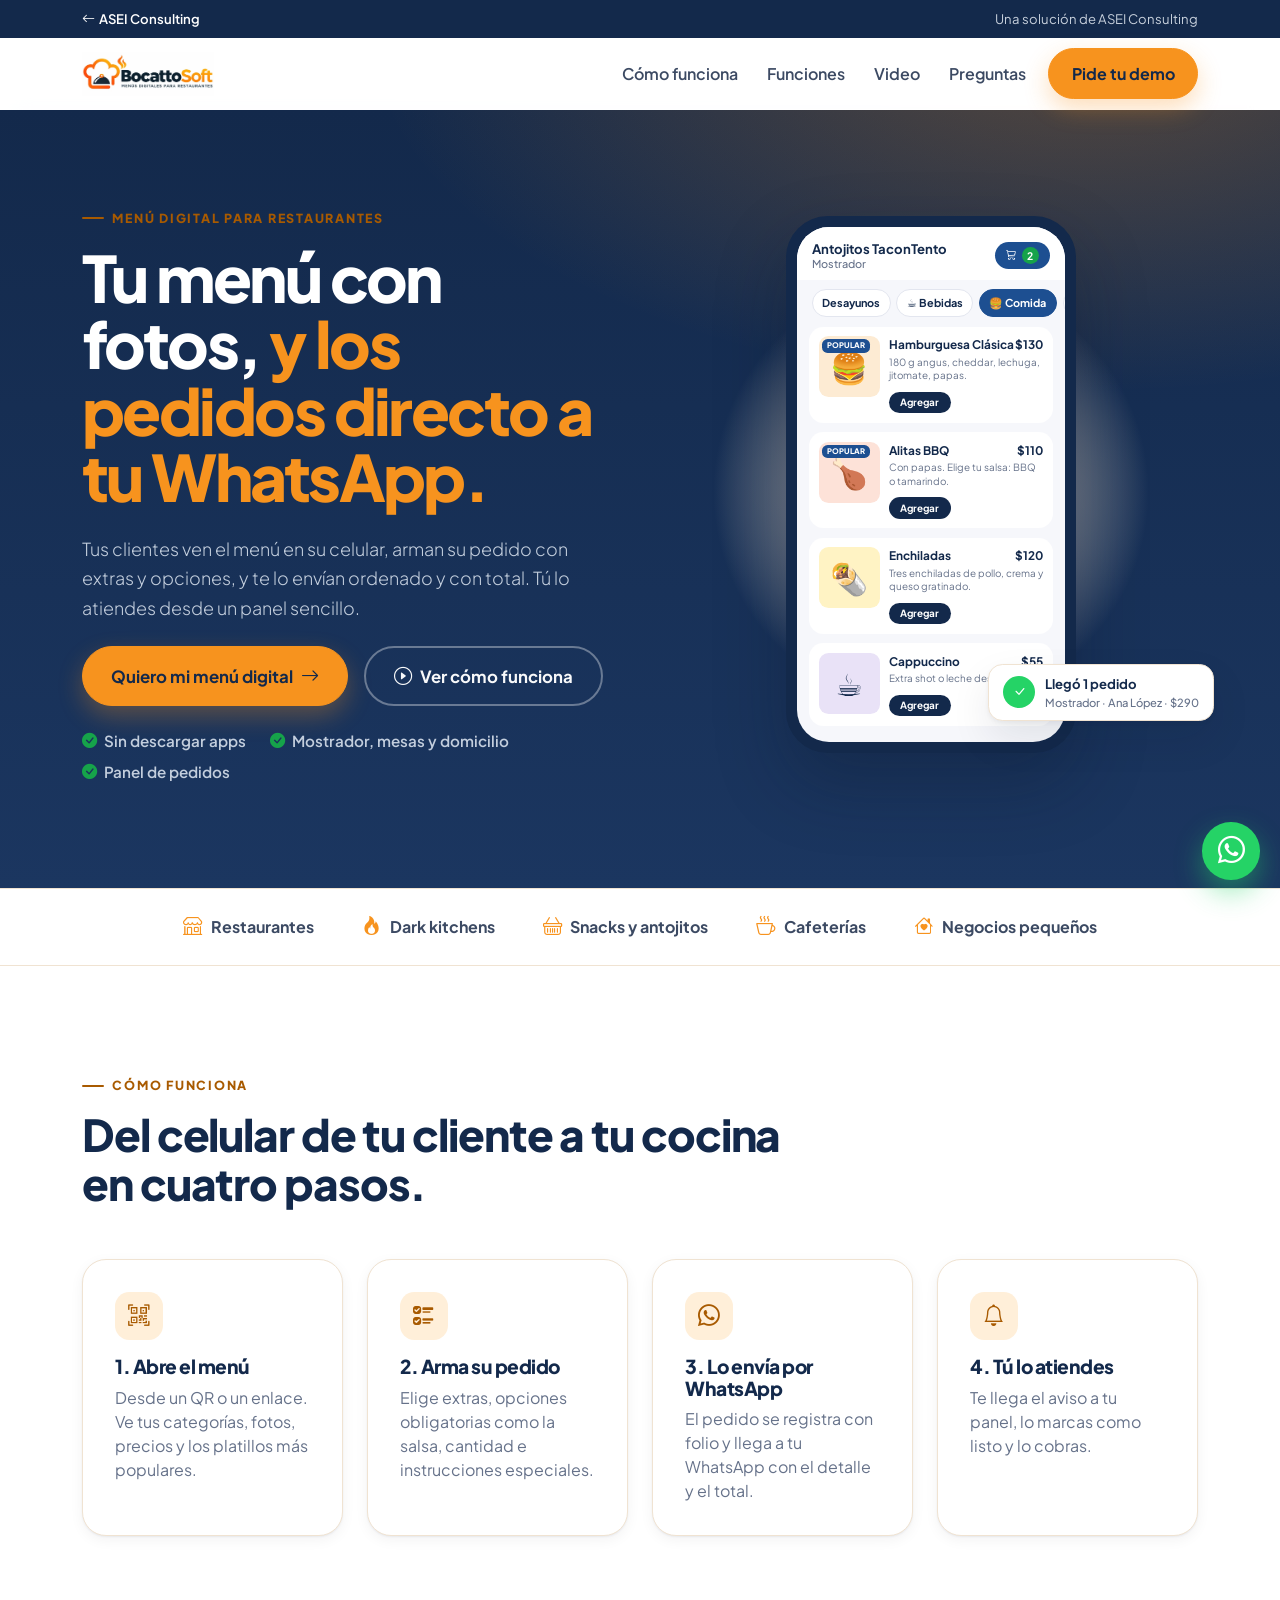
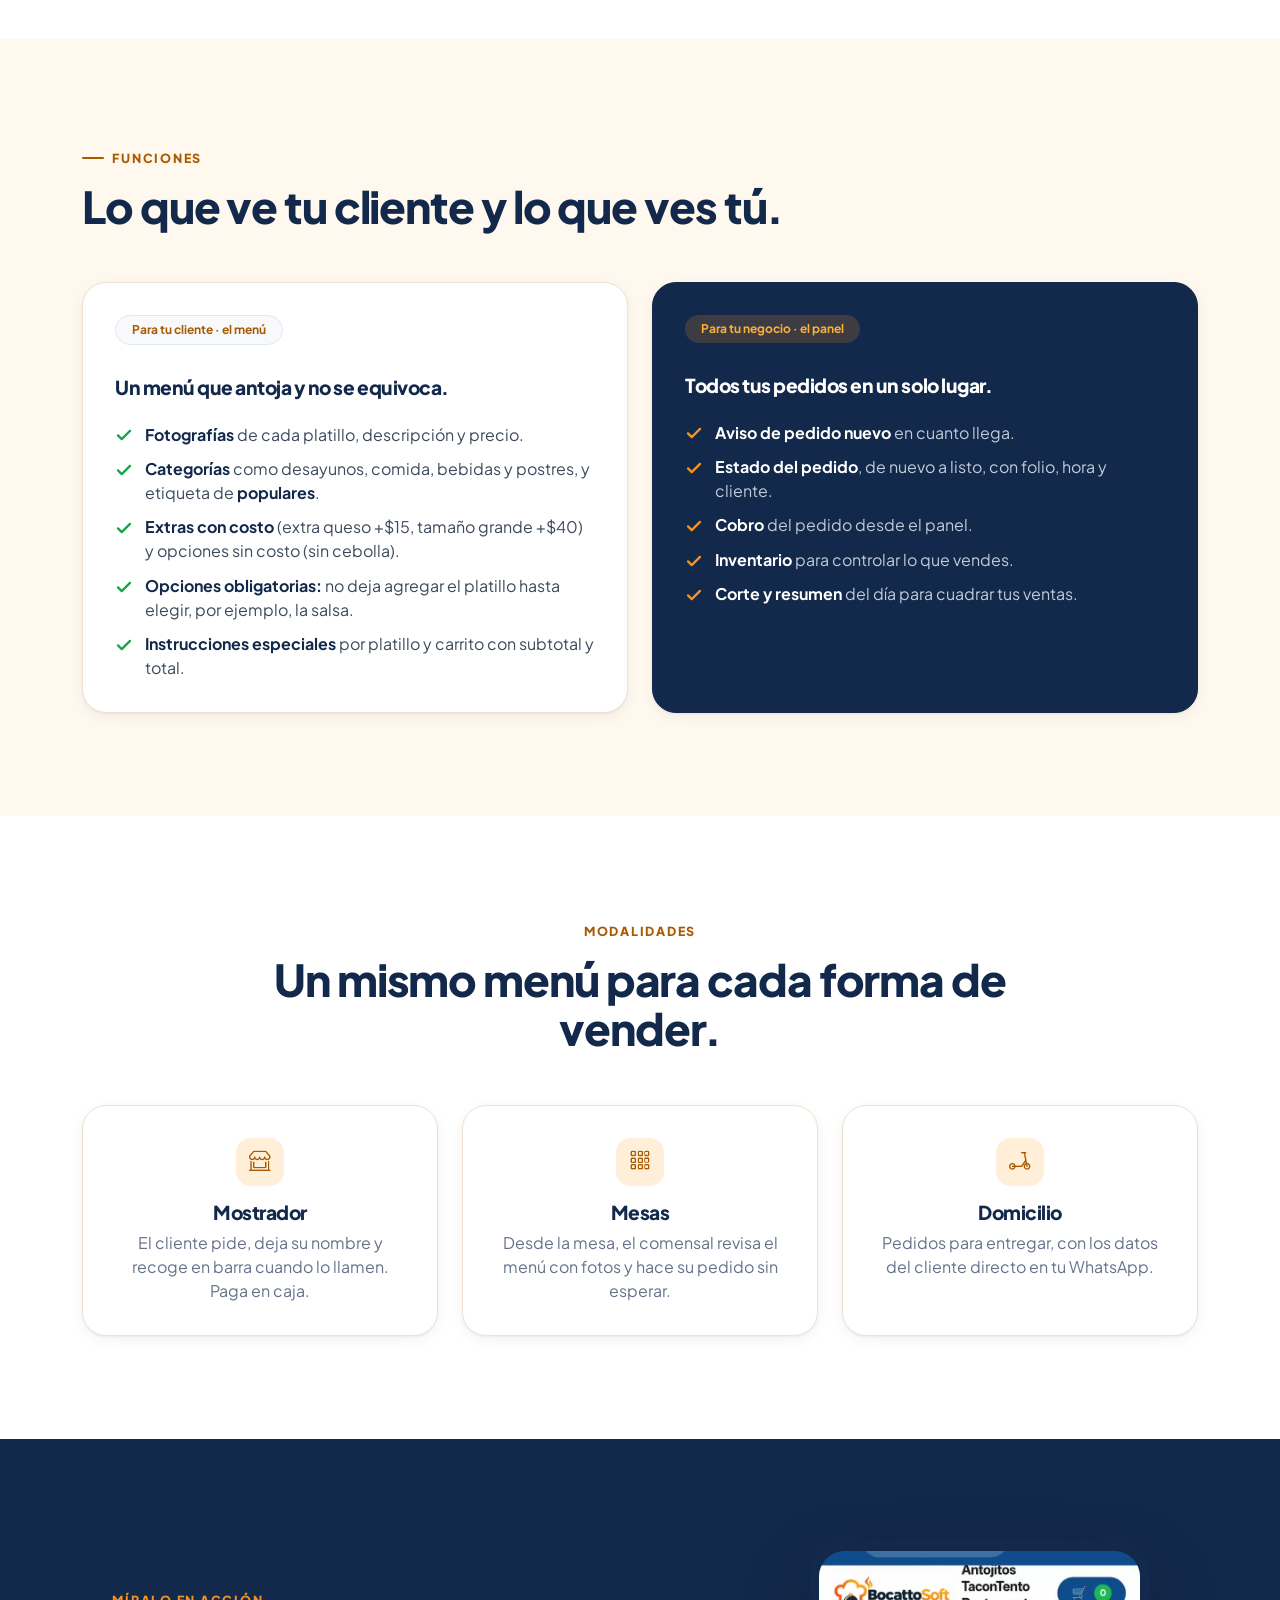
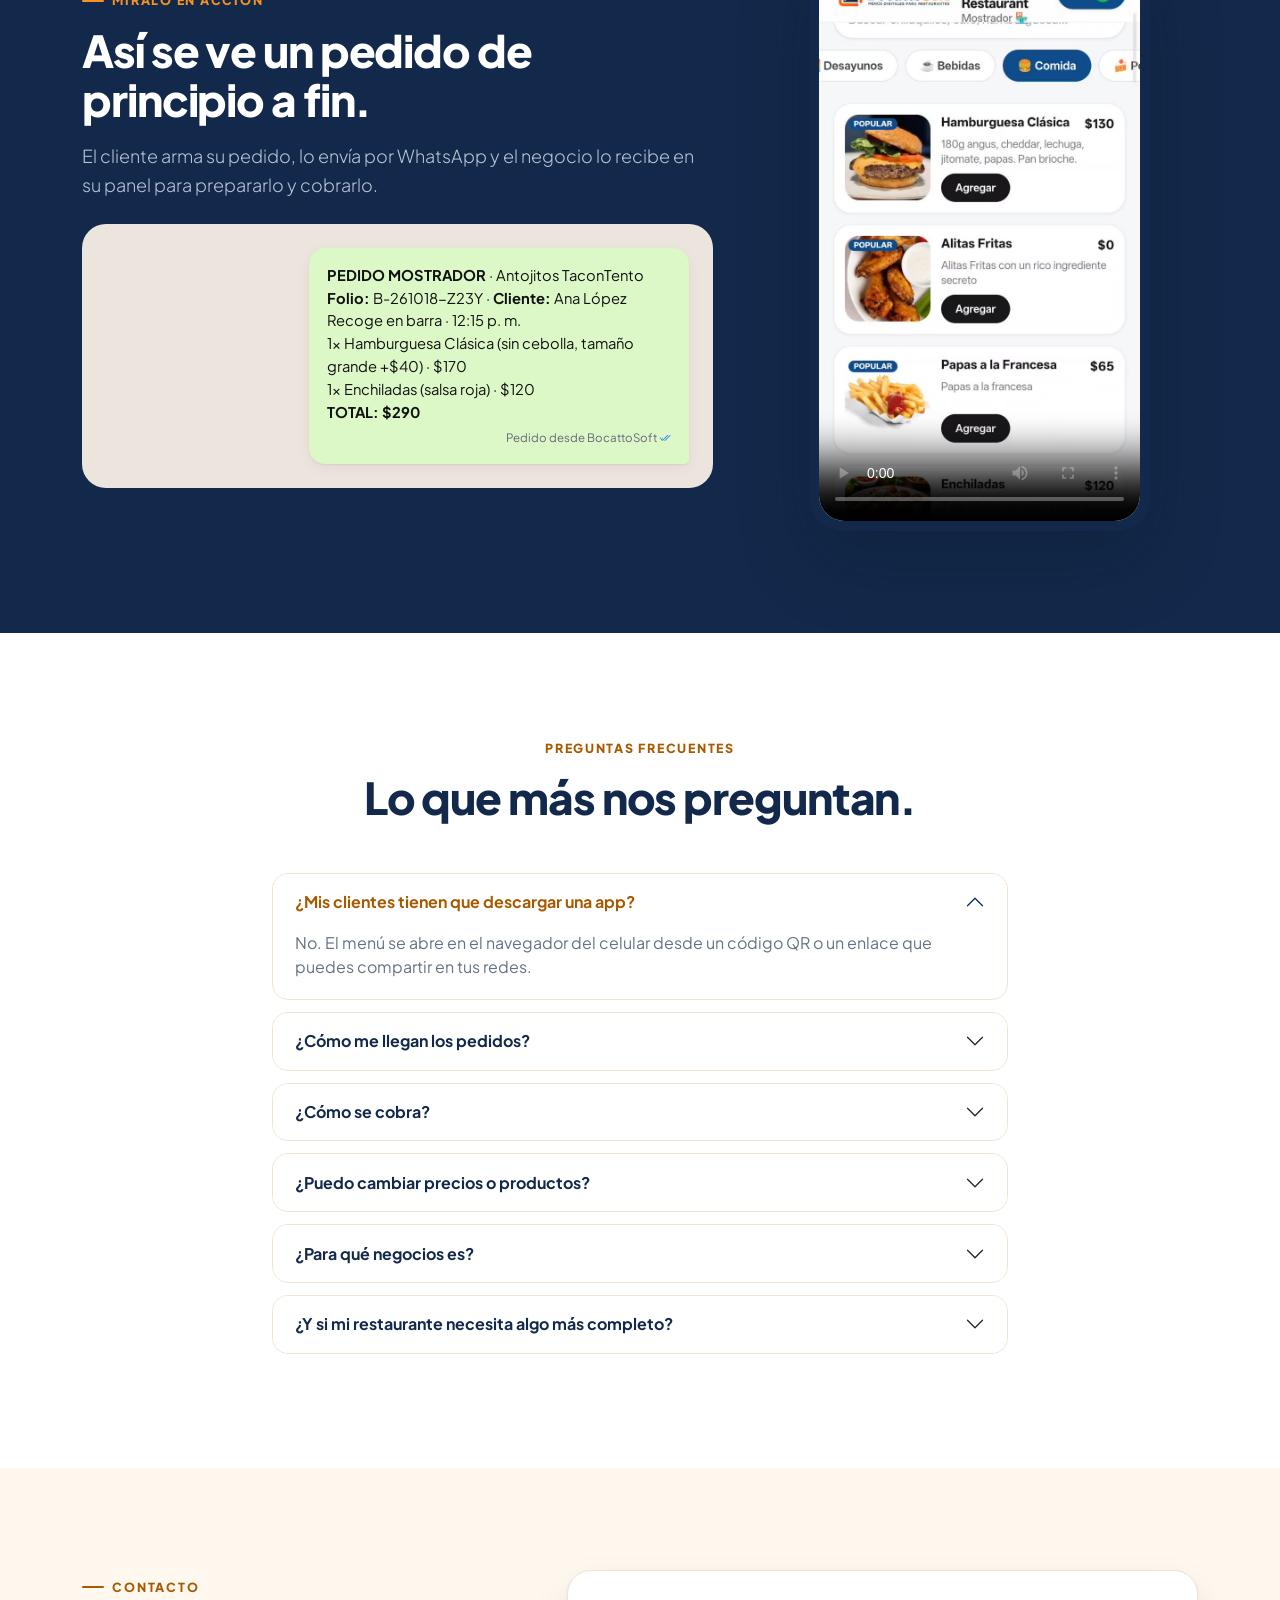
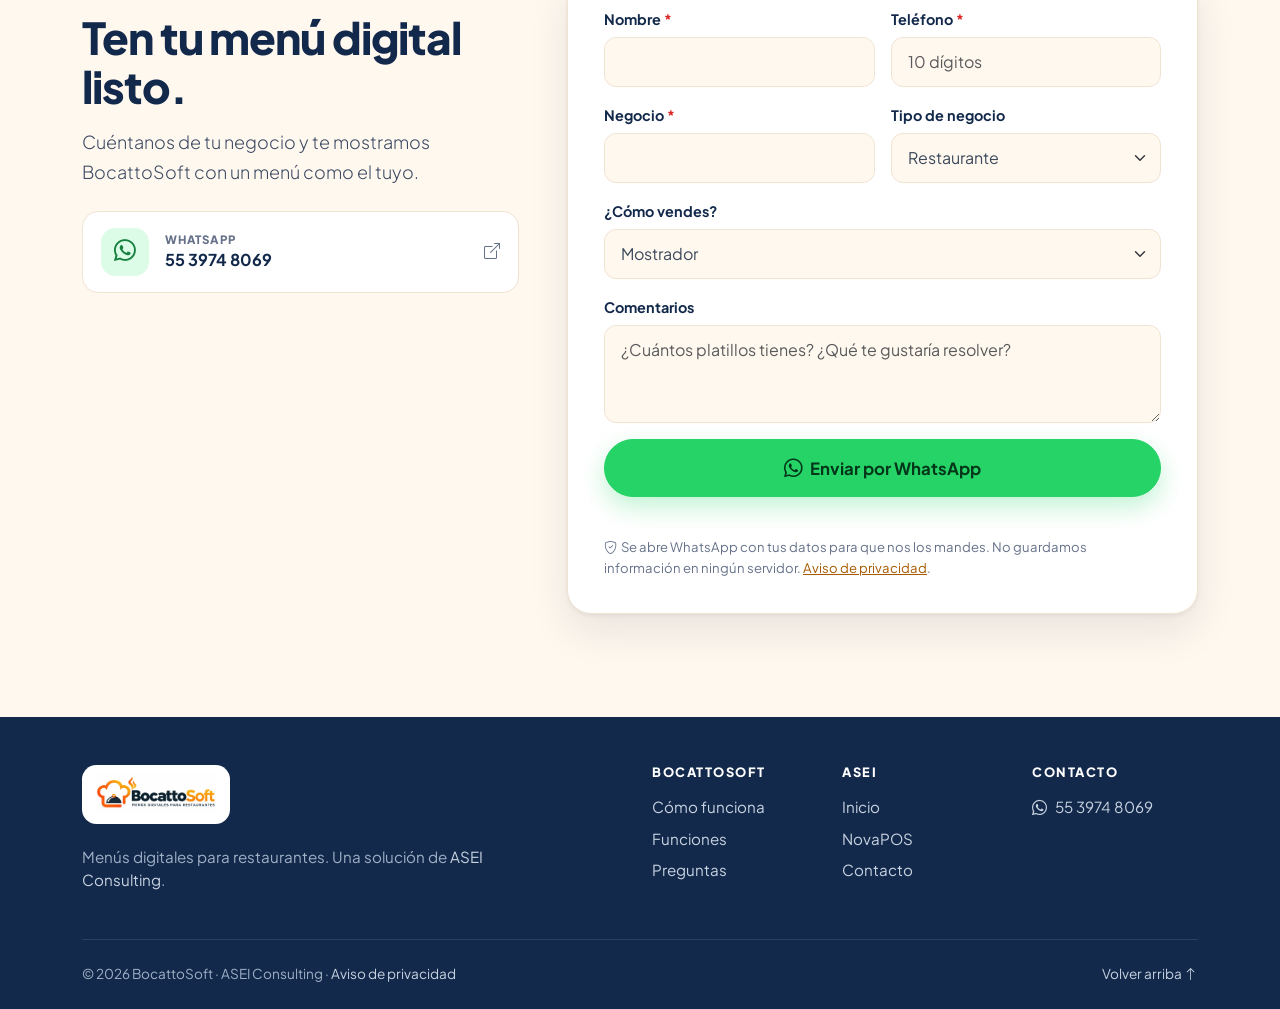
==== commit 1d077455: "Add files via upload" ====
--- a/bocattosoft.html
+++ b/bocattosoft.html
@@ -8,7 +8,11 @@
 <meta name="theme-color" content="#13294b">
 <meta property="og:title" content="BocattoSoft · Menú digital para restaurantes">
 <meta property="og:description" content="Tu menú con fotos y los pedidos directo a tu WhatsApp.">
-<meta property="og:image" content="assets/img/bocattosoft-video-poster.jpg">
+<meta property="og:image" content="https://aseiconsulting.github.io/page/assets/img/bocattosoft-video-poster.jpg">
+<meta property="og:url" content="https://aseiconsulting.github.io/page/bocattosoft.html">
+<meta property="og:type" content="website">
+<meta property="og:locale" content="es_MX">
+<link rel="canonical" href="https://aseiconsulting.github.io/page/bocattosoft.html">
 <link rel="icon" type="image/png" href="assets/img/bocattosoft-favicon.png">
 <meta name="google-site-verification" content="Ora2nHw2LonFVOQl0TD5UsiM161AynNG5OqxzYAiJio" />
 <link rel="preconnect" href="https://fonts.googleapis.com">
@@ -17,6 +21,26 @@
 <link href="assets/vendor/bootstrap/bootstrap.min.css" rel="stylesheet">
 <link href="assets/vendor/bootstrap-icons/bootstrap-icons.min.css" rel="stylesheet">
 <link href="assets/css/asei.css" rel="stylesheet">
+<script type="application/ld+json">
+{
+  "@context": "https://schema.org",
+  "@type": "SoftwareApplication",
+  "name": "BocattoSoft",
+  "applicationCategory": "BusinessApplication",
+  "operatingSystem": "Web",
+  "description": "Menú digital con fotos para restaurantes: tus clientes piden desde el celular y el pedido llega por WhatsApp y a tu panel.",
+  "url": "https://aseiconsulting.github.io/page/bocattosoft.html",
+  "image": "https://aseiconsulting.github.io/page/assets/img/bocattosoft-video-poster.jpg",
+  "inLanguage": "es-MX",
+  "provider": {
+    "@type": "ProfessionalService",
+    "@id": "https://aseiconsulting.github.io/page/#negocio",
+    "name": "ASEI Consulting",
+    "telephone": "+52 55 3974 8069",
+    "url": "https://aseiconsulting.github.io/page/"
+  }
+}
+</script>
 </head>
 <body data-brand="bocatto" data-bs-spy="scroll" data-bs-target="#mainNav" data-bs-offset="90" tabindex="0">
 <a class="skip-link" href="#contenido">Saltar al contenido</a>
@@ -238,7 +262,7 @@
             <div class="col-12"><label class="form-label" for="modalidad">¿Cómo vendes?</label><select class="form-select" id="modalidad" name="modalidad" data-label="Vendo por"><option>Mostrador</option><option>Mesas</option><option>Domicilio</option><option>Varias de las anteriores</option></select></div>
             <div class="col-12"><label class="form-label" for="comentarios">Comentarios</label><textarea class="form-control" id="comentarios" name="comentarios" data-label="Comentarios" rows="3" placeholder="¿Cuántos platillos tienes? ¿Qué te gustaría resolver?"></textarea></div>
             <div class="col-12 d-grid"><button class="btn btn-wa btn-lg" type="submit"><i class="bi bi-whatsapp"></i>Enviar por WhatsApp</button></div>
-            <div class="col-12"><p class="form-status mb-1" role="status" aria-live="polite"></p><p class="form-hint mb-0"><i class="bi bi-shield-check me-1"></i>Se abre WhatsApp con tus datos para que nos los mandes. No guardamos información en ningún servidor.</p></div>
+            <div class="col-12"><p class="form-status mb-1" role="status" aria-live="polite"></p><p class="form-hint mb-0"><i class="bi bi-shield-check me-1"></i>Se abre WhatsApp con tus datos para que nos los mandes. No guardamos información en ningún servidor. <a href="aviso-de-privacidad.html">Aviso de privacidad</a>.</p></div>
           </div>
         </form>
       </div>
@@ -259,7 +283,7 @@
       <div class="col-lg-2"><h6>Contacto</h6><ul><li><a href="https://wa.me/525539748069" target="_blank" rel="noopener"><i class="bi bi-whatsapp me-2"></i>55 3974 8069</a></li></ul></div>
     </div>
     <div class="footer-bottom py-4 d-flex flex-column flex-sm-row justify-content-between gap-2">
-      <span>© <span data-year>2026</span> BocattoSoft · ASEI Consulting</span>
+      <span>© <span data-year>2026</span> BocattoSoft · ASEI Consulting · <a href="aviso-de-privacidad.html">Aviso de privacidad</a></span>
       <a href="#inicio">Volver arriba <i class="bi bi-arrow-up"></i></a>
     </div>
   </div>
